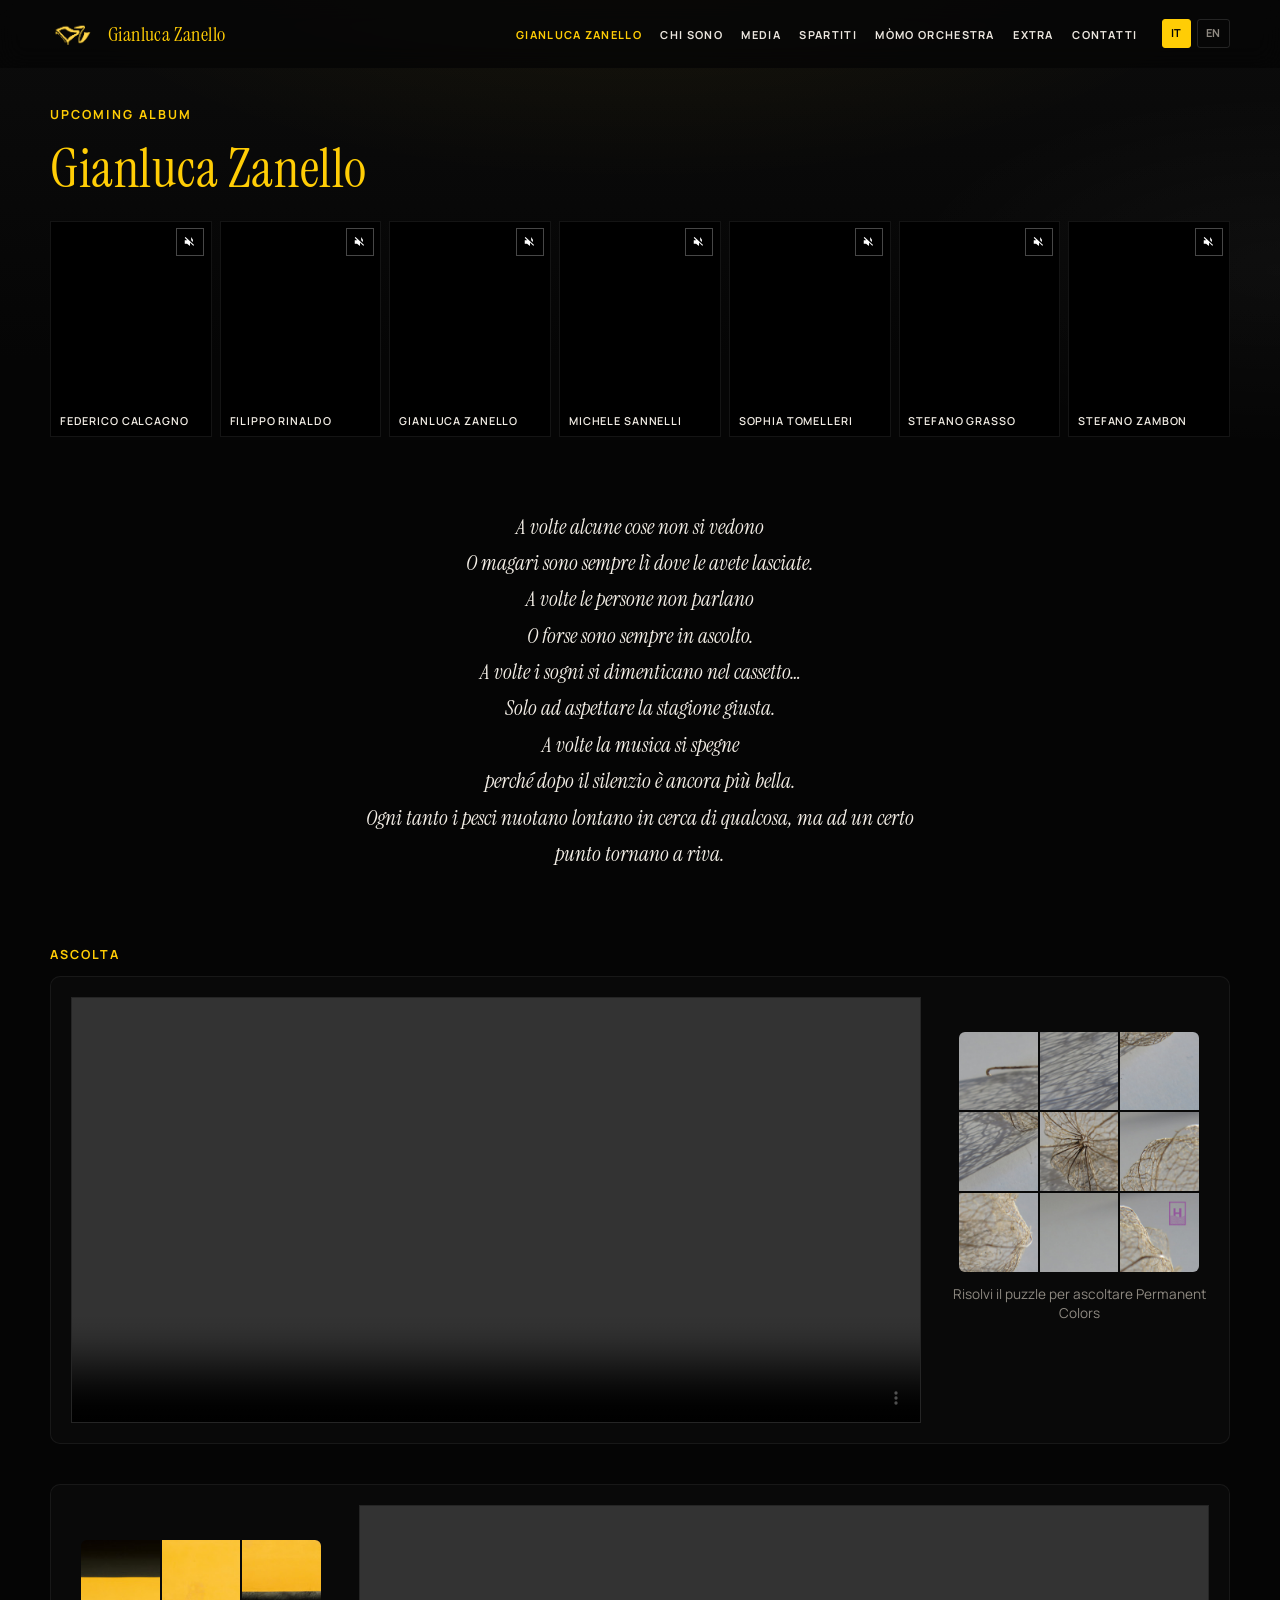
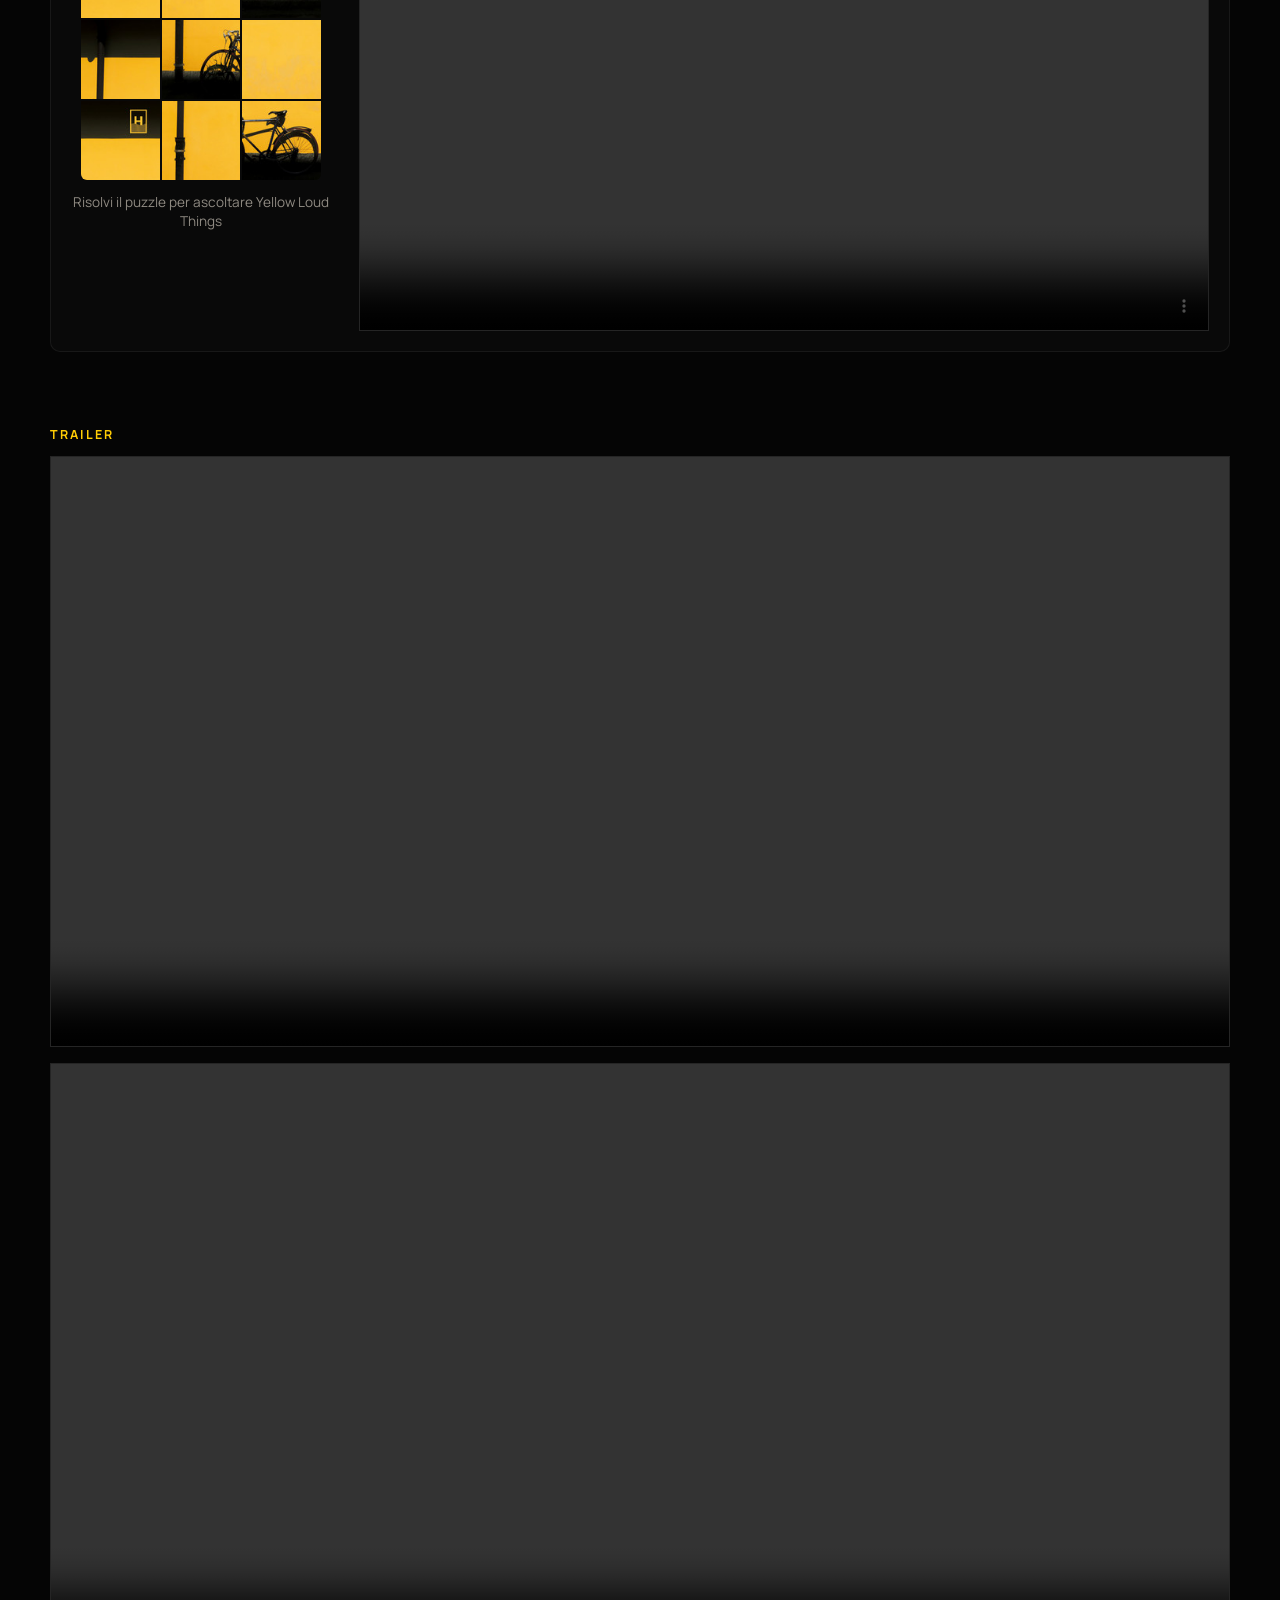
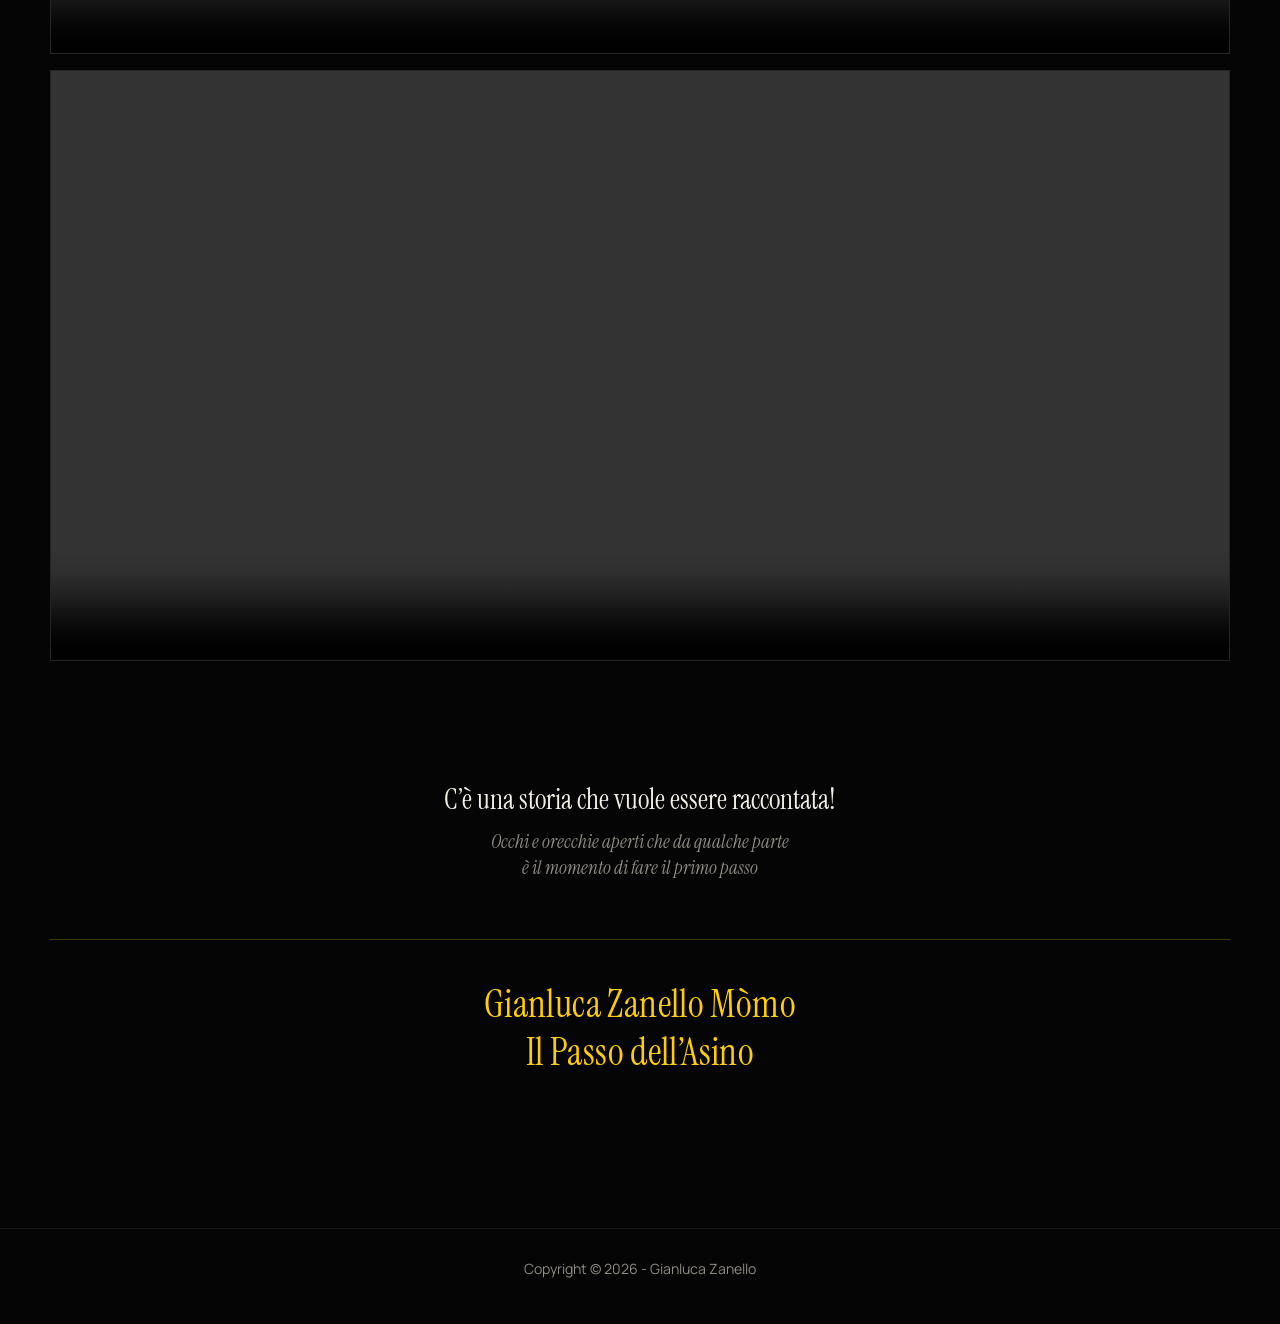
==== site/index.html @ 9fa0af00 "init" ====
<!DOCTYPE html>
<html lang="it">
<head>
  <meta charset="utf-8">
  <meta name="viewport" content="width=device-width, initial-scale=1">
  <title>Gianluca Zanello</title>
  <meta name="description" content="Portfolio del musicista e compositore Gianluca Zanello.">
  <link rel="icon" href="assets/img/Logo_gian_giallo.png">
  <link rel="stylesheet" href="assets/css/site.css">
</head>
<body>
  <header class="site-header" id="site-header"></header>
  <main class="site-main">
    <div class="container">
      <section class="home-hero reveal">
        <p class="eyebrow">Upcoming album</p>
        <h1>Gianluca Zanello</h1>
        <div class="musician-grid">
          <div class="video-card">
            <button class="mute-btn" type="button" aria-label="Mute">🔇</button>
            <video src="assets/video/Federico-Calcagno.mov" autoplay muted loop playsinline></video>
            <span class="label">Federico Calcagno</span>
          </div>
          <div class="video-card">
            <button class="mute-btn" type="button" aria-label="Mute">🔇</button>
            <video src="assets/video/Filippo-Rinaldo.mov" autoplay muted loop playsinline></video>
            <span class="label">Filippo Rinaldo</span>
          </div>
          <div class="video-card featured">
            <button class="mute-btn" type="button" aria-label="Mute">🔇</button>
            <video src="assets/video/Gianluca-Zanello.mov" autoplay muted loop playsinline></video>
            <span class="label">Gianluca Zanello</span>
          </div>
          <div class="video-card">
            <button class="mute-btn" type="button" aria-label="Mute">🔇</button>
            <video src="assets/video/Michele-Sannelli.mov" autoplay muted loop playsinline></video>
            <span class="label">Michele Sannelli</span>
          </div>
          <div class="video-card">
            <button class="mute-btn" type="button" aria-label="Mute">🔇</button>
            <video src="assets/video/Sophia-Tomelleri.mov" autoplay muted loop playsinline></video>
            <span class="label">Sophia Tomelleri</span>
          </div>
          <div class="video-card">
            <button class="mute-btn" type="button" aria-label="Mute">🔇</button>
            <video src="assets/video/Stefano-Grasso.mov" autoplay muted loop playsinline></video>
            <span class="label">Stefano Grasso</span>
          </div>
          <div class="video-card">
            <button class="mute-btn" type="button" aria-label="Mute">🔇</button>
            <video src="assets/video/Stefano-Zambon.mov" autoplay muted loop playsinline></video>
            <span class="label">Stefano Zambon</span>
          </div>
        </div>
      </section>

      <section class="home-section reveal">
        <p class="poem">A volte alcune cose non si vedono
O magari sono sempre lì dove le avete lasciate.
A volte le persone non parlano
O forse sono sempre in ascolto.
A volte i sogni si dimenticano nel cassetto…
Solo ad aspettare la stagione giusta.
A volte la musica si spegne
perché dopo il silenzio è ancora più bella.
Ogni tanto i pesci nuotano lontano in cerca di qualcosa, ma ad un certo punto tornano a riva.</p>
      </section>

      <section class="home-section reveal">
        <p class="eyebrow">Ascolta</p>
        <div class="puzzle-band">
          <div class="puzzle-row">
            <div class="trailer">
              <video src="assets/video/Trailer-1.mov" autoplay muted loop playsinline controls></video>
            </div>
            <div class="puzzle-wrap">
              <div class="puzzle" data-image="assets/img/coperitna2.jpg" data-link="https://open.spotify.com/intl-it/album/7KZL6GLncpNun0w4hiZaWt"></div>
              <p class="puzzle-hint">Risolvi il puzzle per ascoltare Permanent Colors</p>
              <a class="puzzle-link" target="_blank" rel="noopener">Ascolta su Spotify</a>
            </div>
          </div>
          <div class="puzzle-row reverse">
            <div class="trailer">
              <video src="assets/video/Trailer-2-voci.mov" autoplay muted loop playsinline controls></video>
            </div>
            <div class="puzzle-wrap">
              <div class="puzzle" data-image="assets/img/copertina1.jpg" data-link="https://open.spotify.com/intl-it/album/0U0hrox9TODxwLy4MzhKd4"></div>
              <p class="puzzle-hint">Risolvi il puzzle per ascoltare Yellow Loud Things</p>
              <a class="puzzle-link" target="_blank" rel="noopener">Ascolta su Spotify</a>
            </div>
          </div>
        </div>
      </section>

      <section class="home-section reveal">
        <p class="eyebrow">Trailer</p>
        <div class="trailer-stack">
          <div class="trailer">
            <video src="assets/video/Trailer-3-solo-Gianlu.mov" muted loop playsinline controls preload="metadata"></video>
          </div>
          <div class="trailer">
            <video src="assets/video/Trailer-4-mov-4.mov" muted loop playsinline controls preload="metadata"></video>
          </div>
          <div class="trailer">
            <video src="assets/video/Trailer-lungo.mov" muted loop playsinline controls preload="metadata"></video>
          </div>
        </div>
      </section>

      <section class="home-section reveal">
        <div class="home-cta">
          <p>C’è una storia che vuole essere raccontata!</p>
          <p>Occhi e orecchie aperti che da qualche parte<br>è il momento di fare il primo passo</p>
        </div>
        <div class="album-banner">
          <h2>Gianluca Zanello Mòmo<br>Il Passo dell’Asino</h2>
        </div>
      </section>
    </div>
  </main>
  <footer class="site-footer" id="site-footer"></footer>
  <script>window.GZ = { lang: "it", base: "", page: "home" };</script>
  <script src="assets/js/site.js"></script>
</body>
</html>
---- site/assets/css/site.css ----
@import url("https://fonts.googleapis.com/css2?family=Instrument+Serif:ital@0;1&family=Manrope:wght@400;500;600;700&display=swap");

:root {
  --yellow: #ffcd05;
  --yellow-deep: #e6b800;
  --ink: #050505;
  --ink-soft: #0c0c0c;
  --surface: #121212;
  --surface-2: #1a1a1a;
  --text: #ebe6df;
  --heading: #f3eee6;
  --muted: #8f8a82;
  --white: #ffffff;
  --max: 1180px;
  --prose: 42rem;
  --header-h: 68px;
  --radius: 10px;
  --font: "Manrope", system-ui, sans-serif;
  --display: "Instrument Serif", Georgia, serif;
}

*,
*::before,
*::after {
  box-sizing: border-box;
}

html {
  scroll-behavior: smooth;
}

body {
  margin: 0;
  font-family: var(--font);
  font-size: 16px;
  line-height: 1.7;
  color: var(--text);
  background-color: var(--ink);
  background-image:
    radial-gradient(ellipse 90% 55% at 50% -10%, rgba(255, 205, 5, 0.07), transparent 55%),
    radial-gradient(ellipse 60% 40% at 100% 30%, rgba(255, 255, 255, 0.03), transparent 50%),
    linear-gradient(180deg, var(--ink-soft) 0%, var(--ink) 40%, var(--ink) 100%);
  background-attachment: fixed;
  min-height: 100vh;
}

img {
  max-width: 100%;
  height: auto;
  display: block;
}

a {
  color: var(--yellow);
  text-decoration: none;
  transition: color 0.2s ease, opacity 0.2s ease;
}

a:hover {
  color: var(--yellow-deep);
}

h1,
h2,
h3,
h4 {
  font-family: var(--display);
  font-weight: 400;
  color: var(--heading);
  line-height: 1.2;
  margin: 0 0 0.55em;
  letter-spacing: 0.01em;
}

h1 {
  font-size: clamp(2.2rem, 5vw, 3.4rem);
}

h2 {
  font-size: clamp(1.6rem, 3.2vw, 2.25rem);
}

h3 {
  font-size: 1.4rem;
}

h4 {
  font-size: 1.15rem;
  font-family: var(--font);
  font-weight: 600;
  letter-spacing: 0.08em;
  text-transform: uppercase;
  color: var(--muted);
}

p {
  margin: 0 0 1.05em;
}

.container {
  width: min(100% - 2.5rem, var(--max));
  margin-inline: auto;
}

/* �� Header �� */
.site-header {
  position: sticky;
  top: 0;
  z-index: 100;
  height: var(--header-h);
  background: rgba(5, 5, 5, 0.82);
  border-bottom: 1px solid transparent;
  backdrop-filter: blur(12px);
  transition: border-color 0.25s ease, background 0.25s ease;
}

.site-header.is-scrolled {
  border-bottom-color: rgba(255, 205, 5, 0.45);
  background: rgba(5, 5, 5, 0.94);
}

.header-inner {
  height: 100%;
  display: flex;
  align-items: center;
  justify-content: space-between;
  gap: 1rem;
}

.logo {
  display: flex;
  align-items: center;
  gap: 0.75rem;
}

.logo img {
  width: 46px;
  height: 46px;
  object-fit: contain;
  transition: transform 0.35s ease;
}

.logo:hover img {
  transform: rotate(-6deg) scale(1.04);
}

.logo-text {
  font-family: var(--display);
  color: var(--yellow);
  font-weight: 400;
  font-size: 1.25rem;
  letter-spacing: 0.02em;
}

.nav-desktop {
  display: flex;
  align-items: center;
  gap: 0.2rem 1.15rem;
  list-style: none;
  margin: 0;
  padding: 0;
}

.nav-desktop a {
  color: var(--text);
  font-size: 11px;
  font-weight: 700;
  text-transform: uppercase;
  letter-spacing: 0.12em;
}

.nav-desktop a:hover,
.nav-desktop a[aria-current="page"] {
  color: var(--yellow);
}

.lang-switch {
  display: flex;
  gap: 0.35rem;
  margin-left: 0.35rem;
}

.lang-switch a {
  color: var(--muted);
  font-size: 11px;
  font-weight: 700;
  text-transform: uppercase;
  border: 1px solid rgba(255, 255, 255, 0.12);
  padding: 0.25rem 0.5rem;
  border-radius: 3px;
  letter-spacing: 0.06em;
}

.lang-switch a.is-active {
  color: var(--ink);
  background: var(--yellow);
  border-color: var(--yellow);
}

.menu-toggle {
  display: none;
  background: transparent;
  border: 0;
  color: var(--white);
  width: 42px;
  height: 42px;
  cursor: pointer;
  padding: 0;
}

.menu-toggle span {
  display: block;
  width: 20px;
  height: 2px;
  background: currentColor;
  margin: 5px auto;
  transition: transform 0.2s ease, opacity 0.2s ease;
}

.menu-toggle[aria-expanded="true"] span:nth-child(1) {
  transform: translateY(7px) rotate(45deg);
}

.menu-toggle[aria-expanded="true"] span:nth-child(2) {
  opacity: 0;
}

.menu-toggle[aria-expanded="true"] span:nth-child(3) {
  transform: translateY(-7px) rotate(-45deg);
}

.nav-mobile {
  display: none;
  position: fixed;
  inset: var(--header-h) 0 0 auto;
  width: min(90vw, 360px);
  background: rgba(12, 12, 12, 0.98);
  padding: 2rem 1.5rem;
  transform: translateX(100%);
  transition: transform 0.28s ease;
  z-index: 99;
  border-left: 1px solid rgba(255, 205, 5, 0.2);
}

.nav-mobile.is-open {
  transform: translateX(0);
}

.nav-mobile ul {
  list-style: none;
  margin: 0;
  padding: 0;
  display: flex;
  flex-direction: column;
  gap: 1.25rem;
}

.nav-mobile a {
  color: var(--heading);
  font-family: var(--display);
  font-size: 1.45rem;
}

.nav-backdrop {
  display: none;
  position: fixed;
  inset: 0;
  background: rgba(0, 0, 0, 0.55);
  z-index: 98;
}

.nav-backdrop.is-open {
  display: block;
}

/* �� Main / motion �� */
.site-main {
  padding: 2.25rem 0 5rem;
  min-height: calc(100vh - var(--header-h) - 80px);
}

.reveal {
  opacity: 0;
  transform: translateY(18px);
  transition: opacity 0.7s ease, transform 0.7s ease;
}

.reveal.is-visible {
  opacity: 1;
  transform: none;
}

.page-title {
  margin-bottom: 1.75rem;
}

.eyebrow {
  font-family: var(--font);
  font-size: 0.78rem;
  font-weight: 700;
  letter-spacing: 0.16em;
  text-transform: uppercase;
  color: var(--yellow);
  margin: 0 0 0.65rem;
}

.lead,
blockquote {
  border: 0;
  margin: 0 0 1.75rem;
  padding: 0;
  color: var(--muted);
  font-family: var(--display);
  font-style: italic;
  font-size: 1.2rem;
  line-height: 1.55;
  max-width: 38rem;
}

.prose {
  max-width: none;
}

.prose article {
  max-width: var(--prose);
}

.prose section {
  margin-bottom: 2.75rem;
  padding-top: 0.25rem;
  border-top: 1px solid rgba(255, 255, 255, 0.06);
}

.prose section:first-of-type {
  border-top: 0;
  padding-top: 0;
}

.prose h2,
.prose h3 {
  margin-top: 0.35rem;
  margin-bottom: 0.85rem;
}

.prose p {
  font-size: 1.02rem;
  color: #d8d2c8;
}

.about-layout {
  display: grid;
  grid-template-columns: minmax(240px, 340px) 1fr;
  gap: 3rem;
  align-items: start;
}

.about-aside {
  position: sticky;
  top: calc(var(--header-h) + 1.25rem);
}

.about-content {
  min-width: 0;
}

.about-title {
  color: var(--yellow);
  margin-bottom: 2rem;
  position: relative;
  display: inline-block;
  padding-bottom: 0.55rem;
}

.about-title::after {
  content: "";
  position: absolute;
  left: 0;
  bottom: 0;
  width: 100%;
  max-width: 4.5rem;
  height: 3px;
  background: var(--yellow);
}

.about-photo-wrap {
  position: relative;
  border-radius: 0;
  overflow: hidden;
  background: var(--surface);
}

.about-photo-wrap::after {
  content: "";
  position: absolute;
  inset: 0;
  background: linear-gradient(to top, rgba(5, 5, 5, 0.55), transparent 42%);
  pointer-events: none;
}

.about-photo {
  width: 100%;
  display: block;
}

.about-photo-caption {
  position: absolute;
  left: 1rem;
  bottom: 0.9rem;
  z-index: 1;
  font-family: var(--display);
  font-size: 1.15rem;
  color: var(--yellow);
}

/* Bio sections � accenti gialli leggeri, no box */
.pullquote {
  margin: 0 0 2.75rem;
  padding: 0 0 0 1.15rem;
  border: 0;
  border-left: 2px solid rgba(255, 205, 5, 0.55);
  background: transparent;
  position: relative;
}

.pullquote + .pullquote {
  padding-top: 0.25rem;
}

.pullquote blockquote {
  margin: 0;
  padding: 0;
  border: 0;
  font-style: normal;
  max-width: none;
  color: var(--text);
  position: relative;
}

.pullquote-title {
  position: relative;
  font-family: var(--display);
  font-size: clamp(1.35rem, 2.6vw, 1.85rem);
  font-style: italic;
  font-weight: 400;
  color: var(--heading);
  margin: 0 0 1rem;
  line-height: 1.25;
  max-width: 36rem;
  padding-bottom: 0.75rem;
}

.pullquote-title::after {
  content: "";
  position: absolute;
  left: 0;
  bottom: 0;
  width: 2.5rem;
  height: 2px;
  background: var(--yellow);
}

.pullquote-body {
  position: relative;
}

.pullquote-body p {
  margin: 0;
  font-size: 1.02rem;
  line-height: 1.75;
  color: #d8d2c8;
}

.pullquote-body p + p {
  margin-top: 1em;
}

.pullquote-body > p:first-child::first-letter {
  color: var(--yellow);
  font-family: var(--display);
  font-size: 1.2em;
}


/* �� Home �� */
.home-hero {
  margin-bottom: 1.5rem;
}

.home-hero .brand-mark {
  display: none;
}

.home-hero h1 {
  color: var(--yellow);
  margin-bottom: 0.35rem;
}

.musician-grid {
  display: grid;
  grid-template-columns: repeat(7, minmax(0, 1fr));
  gap: 0.5rem;
  margin: 1.25rem 0 0;
  align-items: stretch;
}

.musician-grid .featured {
  grid-column: auto;
}

.video-card {
  position: relative;
  border-radius: 0;
  overflow: hidden;
  background: #000;
  aspect-ratio: 3 / 4;
  border: 1px solid rgba(255, 255, 255, 0.08);
  transition: border-color 0.3s ease, box-shadow 0.3s ease;
  cursor: pointer;
}

.video-card.featured {
  aspect-ratio: 3 / 4;
}

.video-card::after {
  content: "";
  position: absolute;
  inset: 0;
  background: linear-gradient(to top, rgba(0, 0, 0, 0.72) 0%, rgba(0, 0, 0, 0.15) 38%, transparent 58%);
  pointer-events: none;
  z-index: 1;
}

.video-card:hover {
  border-color: rgba(255, 205, 5, 0.45);
  box-shadow: 0 0 0 1px rgba(255, 205, 5, 0.2);
  z-index: 2;
}

.video-card.is-playing {
  border-color: var(--yellow);
  box-shadow: 0 0 0 1px var(--yellow), 0 10px 28px rgba(0, 0, 0, 0.4);
}

.video-card video {
  width: 100%;
  height: 100%;
  object-fit: cover;
  display: block;
  transition: transform 0.7s cubic-bezier(0.2, 0.7, 0.2, 1);
  pointer-events: none;
}

.video-card:hover video {
  transform: scale(1.05);
}

.video-card .label {
  position: absolute;
  left: 0;
  right: 0;
  bottom: 0;
  z-index: 2;
  margin: 0;
  padding: 0.55rem 0.55rem 0.5rem;
  color: var(--heading);
  font-family: var(--font);
  font-size: clamp(0.58rem, 0.85vw, 0.72rem);
  font-weight: 600;
  letter-spacing: 0.08em;
  text-transform: uppercase;
  line-height: 1.25;
  pointer-events: none;
  background: transparent;
}

.mute-btn {
  position: absolute;
  top: 0.4rem;
  right: 0.4rem;
  z-index: 3;
  width: 28px;
  height: 28px;
  padding: 0;
  border-radius: 0;
  border: 1px solid rgba(255, 255, 255, 0.28);
  background: rgba(0, 0, 0, 0.55);
  color: var(--white);
  cursor: pointer;
  display: inline-flex;
  align-items: center;
  justify-content: center;
  transition: background 0.2s ease, border-color 0.2s ease, color 0.2s ease;
}

.mute-btn svg {
  width: 14px;
  height: 14px;
  display: block;
  fill: currentColor;
}

.mute-btn:hover {
  background: rgba(255, 205, 5, 0.2);
  border-color: var(--yellow);
  color: var(--yellow);
}

.video-card.is-playing .mute-btn {
  background: var(--yellow);
  border-color: var(--yellow);
  color: var(--ink);
}

.home-section {
  margin: 4.5rem 0;
}

.home-section + .home-section {
  margin-top: 4rem;
}

.poem {
  max-width: 36rem;
  margin: 0 auto;
  text-align: center;
  white-space: pre-line;
  color: var(--heading);
  font-family: var(--display);
  font-style: italic;
  font-size: clamp(1.05rem, 2.2vw, 1.3rem);
  line-height: 1.75;
}

.puzzle-band {
  display: grid;
  gap: 2.5rem;
}

.puzzle-row {
  display: grid;
  grid-template-columns: 1.2fr minmax(200px, 260px);
  gap: 1.75rem;
  align-items: center;
  padding: 1.25rem;
  background: rgba(255, 255, 255, 0.02);
  border: 1px solid rgba(255, 255, 255, 0.06);
  border-radius: var(--radius);
}

.puzzle-row.reverse {
  grid-template-columns: minmax(200px, 260px) 1.2fr;
}

.puzzle-row.reverse .puzzle-wrap {
  order: -1;
}

.puzzle-wrap {
  text-align: center;
}

.puzzle-hint {
  font-size: 0.85rem;
  color: var(--muted);
  margin-top: 0.85rem;
  line-height: 1.4;
}

.puzzle {
  width: min(100%, 240px);
  aspect-ratio: 1;
  margin: 0 auto;
  display: grid;
  grid-template-columns: repeat(3, 1fr);
  grid-template-rows: repeat(3, 1fr);
  gap: 2px;
  touch-action: manipulation;
  border-radius: 6px;
  overflow: hidden;
}

.puzzle .piece {
  background-repeat: no-repeat;
  background-size: 300% 300%;
  cursor: grab;
}

.puzzle .piece:active {
  cursor: grabbing;
}

.puzzle.is-solved {
  outline: 2px solid var(--yellow);
  cursor: pointer;
}

.puzzle-link {
  display: inline-block;
  margin-top: 0.75rem;
  padding: 0.5rem 1.1rem;
  background: var(--yellow);
  color: var(--ink) !important;
  font-weight: 700;
  font-size: 0.85rem;
  letter-spacing: 0.04em;
  text-transform: uppercase;
  border-radius: 3px;
  opacity: 0;
  pointer-events: none;
  transition: opacity 0.35s ease, transform 0.35s ease;
  transform: translateY(6px);
}

.puzzle-link.is-visible {
  opacity: 1;
  pointer-events: auto;
  transform: none;
}

.trailer video {
  width: 100%;
  border-radius: 0;
  display: block;
  background: var(--surface);
  border: 1px solid rgba(255, 255, 255, 0.08);
}

.trailer-stack {
  display: grid;
  gap: 1rem;
}

.home-cta {
  text-align: center;
  margin: 0;
  padding: 3rem 1rem;
}

.home-cta p {
  font-family: var(--display);
  font-size: clamp(1.25rem, 2.8vw, 1.75rem);
  color: var(--heading);
  font-weight: 400;
  margin: 0 0 0.65rem;
  line-height: 1.35;
}

.home-cta p:last-child {
  color: var(--muted);
  font-size: clamp(1rem, 2vw, 1.2rem);
  font-style: italic;
}

.album-banner {
  text-align: center;
  padding: 2.5rem 1rem 0;
  border-top: 1px solid rgba(255, 205, 5, 0.25);
}

.album-banner h2 {
  font-size: clamp(1.5rem, 3.5vw, 2.4rem);
  line-height: 1.25;
  color: var(--yellow);
}

/* �� Media �� */
.gz-media-section {
  max-width: 1400px;
  margin: auto;
}

.gz-category-title {
  text-align: center;
  margin: 3.75rem 0 1.75rem;
  font-family: var(--font);
  font-size: 0.85rem;
  font-weight: 700;
  text-transform: uppercase;
  letter-spacing: 0.22em;
  color: var(--yellow);
}

.gz-grid {
  display: grid;
  grid-template-columns: repeat(4, minmax(0, 200px));
  justify-content: center;
  gap: 1.35rem 1rem;
}

.gz-card {
  position: relative;
  width: 100%;
  max-width: 200px;
  margin: 0 auto;
  display: flex;
  flex-direction: column;
  gap: 0;
  border: 0;
  background: transparent;
  box-shadow: none;
  cursor: pointer;
}

.gz-card-cover {
  position: relative;
  aspect-ratio: 1;
  overflow: hidden;
  border: 1px solid rgba(255, 255, 255, 0.08);
  background: #000;
}

.gz-bg {
  position: absolute;
  inset: 0;
  background-size: cover;
  background-position: center;
  transition: transform 0.7s cubic-bezier(0.2, 0.8, 0.2, 1);
}

.gz-overlay {
  position: absolute;
  inset: 0;
  background: linear-gradient(to top, rgba(0, 0, 0, 0.55) 0%, transparent 45%);
  transition: background 0.35s ease;
  pointer-events: none;
}

.gz-card-title {
  position: relative;
  z-index: 1;
  margin: 0;
  padding: 0.7rem 0.15rem 0.15rem;
  color: var(--heading);
  text-align: left;
  font-family: var(--display);
  font-size: 0.98rem;
  font-weight: 400;
  line-height: 1.25;
  opacity: 1;
  transform: none;
  text-shadow: none;
}

.gz-card-content {
  position: absolute;
  left: 0.65rem;
  right: 0.65rem;
  bottom: 0.65rem;
  top: auto;
  z-index: 4;
  display: flex;
  flex-direction: row;
  flex-wrap: wrap;
  justify-content: center;
  align-items: center;
  gap: 0.4rem;
  opacity: 0;
  transform: translateY(8px);
  transition: opacity 0.3s ease, transform 0.3s ease;
  pointer-events: none;
}

.gz-card-content a {
  color: var(--ink);
  min-width: 0;
  flex: 1 1 auto;
  text-align: center;
  padding: 0.4rem 0.45rem;
  border-radius: 0;
  background: var(--yellow);
  border: 1px solid var(--yellow);
  font-weight: 700;
  font-size: 0.68rem;
  letter-spacing: 0.06em;
  text-transform: uppercase;
  pointer-events: auto;
}

.gz-card-content a:hover {
  background: var(--yellow-deep);
  color: var(--ink);
}

.gz-card:hover .gz-bg,
.gz-card.is-open .gz-bg {
  transform: scale(1.05);
}

.gz-card:hover .gz-card-content,
.gz-card.is-open .gz-card-content {
  opacity: 1;
  transform: none;
  pointer-events: auto;
}

.gz-card:hover .gz-overlay,
.gz-card.is-open .gz-overlay {
  background: rgba(0, 0, 0, 0.55);
}

.gz-card:hover .gz-card-cover,
.gz-card.is-open .gz-card-cover {
  border-color: rgba(255, 205, 5, 0.4);
}

.live-grid {
  display: grid;
  grid-template-columns: repeat(auto-fit, minmax(260px, 1fr));
  gap: 0.75rem;
  margin-top: 1rem;
}

.live-grid .video-card {
  aspect-ratio: 16 / 10;
  cursor: default;
}

.live-grid .video-card:hover {
  border-color: rgba(255, 205, 5, 0.35);
}

.live-grid .video-card .label {
  text-transform: none;
  letter-spacing: 0.02em;
  font-size: 0.85rem;
}

/* �� Scores �� */
.scores-grid {
  display: grid;
  grid-template-columns: repeat(auto-fit, minmax(220px, 1fr));
  gap: 1rem;
  padding: 1.5rem 0;
}

.score-card {
  position: relative;
  aspect-ratio: 1;
  border-radius: 0;
  overflow: hidden;
  cursor: pointer;
  background-size: cover;
  background-position: center;
  border: 1px solid rgba(255, 205, 5, 0.45);
  transition: border-width 0.25s ease, border-color 0.25s ease, box-shadow 0.25s ease;
}

.score-card::before {
  content: "";
  position: absolute;
  inset: 0;
  background: linear-gradient(to top, rgba(0, 0, 0, 0.78), rgba(0, 0, 0, 0.15));
  z-index: 1;
}

.score-card:hover {
  border-color: var(--yellow);
  border-width: 3px;
  box-shadow: 0 14px 32px rgba(0, 0, 0, 0.45);
}

.score-card-inner {
  position: absolute;
  inset: 0;
  display: flex;
  align-items: flex-end;
  padding: 0.95rem;
  z-index: 2;
}

.score-title {
  color: #fff;
  font-family: var(--display);
  font-size: 1.05rem;
  font-weight: 400;
}

.score-item-data {
  display: none;
}

/* Reader drawer � full immersive panel */
.score-drawer {
  position: fixed;
  inset: 0;
  z-index: 9999;
  visibility: hidden;
  pointer-events: none;
}

.score-drawer.is-open {
  visibility: visible;
  pointer-events: auto;
}

.score-drawer-backdrop {
  position: absolute;
  inset: 0;
  background: rgba(0, 0, 0, 0.72);
  opacity: 0;
  transition: opacity 0.35s ease;
}

.score-drawer.is-open .score-drawer-backdrop {
  opacity: 1;
}

.score-drawer-panel {
  position: absolute;
  inset: 0;
  height: 100%;
  height: 100dvh;
  max-height: 100dvh;
  background: #080808;
  color: var(--text);
  display: flex;
  flex-direction: column;
  border: 0;
  border-top: 2px solid var(--yellow);
  transform: translateY(100%);
  transition: transform 0.45s cubic-bezier(0.2, 0.8, 0.2, 1);
  padding-bottom: env(safe-area-inset-bottom, 0);
}

.score-drawer.is-open .score-drawer-panel {
  transform: translateY(0);
}

.score-drawer-header {
  display: flex;
  align-items: center;
  justify-content: space-between;
  gap: 1rem;
  padding: 0.85rem 1.25rem;
  border-bottom: 1px solid rgba(255, 255, 255, 0.08);
  flex-shrink: 0;
}

.score-drawer-header h2 {
  margin: 0;
  font-size: clamp(1.35rem, 3vw, 1.9rem);
  color: var(--yellow);
}

.score-drawer-header-actions {
  display: flex;
  align-items: center;
  gap: 0.65rem;
  flex-shrink: 0;
}

.score-drawer-close {
  width: 42px;
  height: 42px;
  border: 1px solid rgba(255, 255, 255, 0.2);
  background: transparent;
  color: var(--white);
  font-size: 1.5rem;
  line-height: 1;
  cursor: pointer;
  transition: border-color 0.2s ease, color 0.2s ease;
}

.score-drawer-close:hover {
  border-color: var(--yellow);
  color: var(--yellow);
}

.score-drawer-body {
  flex: 1;
  min-height: 0;
  display: grid;
  grid-template-columns: minmax(220px, 300px) 1fr;
  gap: 0;
}

.score-sidebar {
  display: flex;
  flex-direction: column;
  min-height: 0;
  border-right: 1px solid rgba(255, 255, 255, 0.08);
  background: #0c0c0c;
}

.score-tracklist {
  flex: 1;
  overflow: auto;
  padding: 0.75rem 0;
}

.score-audio-dock {
  flex-shrink: 0;
  padding: 0.85rem 1rem 1rem;
  border-top: 1px solid rgba(255, 205, 5, 0.35);
  background: #101010;
}

.score-audio-label {
  margin: 0 0 0.55rem;
  font-family: var(--display);
  font-size: 0.95rem;
  color: var(--yellow);
  line-height: 1.3;
}

.score-audio-dock audio {
  width: 100%;
  height: 36px;
}

.score-track {
  width: 100%;
  display: block;
  text-align: left;
  background: transparent;
  border: 0;
  border-left: 3px solid transparent;
  color: var(--text);
  padding: 0.85rem 1.1rem;
  cursor: pointer;
  font: inherit;
  transition: background 0.2s ease, border-color 0.2s ease, color 0.2s ease;
}

.score-track:hover {
  background: rgba(255, 205, 5, 0.06);
  color: var(--heading);
}

.score-track.is-active {
  border-left-color: var(--yellow);
  background: rgba(255, 205, 5, 0.1);
  color: var(--yellow);
}

.score-track-name {
  display: block;
  font-family: var(--display);
  font-size: 1.05rem;
  margin-bottom: 0.2rem;
}

.score-track-meta {
  display: block;
  font-size: 0.72rem;
  letter-spacing: 0.08em;
  text-transform: uppercase;
  color: var(--muted);
}

.score-track.is-active .score-track-meta {
  color: rgba(255, 205, 5, 0.7);
}

.score-viewer {
  display: flex;
  flex-direction: column;
  min-width: 0;
  min-height: 0;
  background: #111;
  position: relative;
}

.score-open-pdf {
  display: inline-flex;
  align-items: center;
  padding: 0.4rem 0.75rem;
  border: 1px solid rgba(255, 205, 5, 0.5);
  color: var(--yellow);
  font-size: 0.68rem;
  font-weight: 700;
  letter-spacing: 0.08em;
  text-transform: uppercase;
  transition: background 0.2s ease, opacity 0.2s ease;
}

.score-open-pdf:hover {
  background: rgba(255, 205, 5, 0.12);
  color: var(--yellow);
}

.score-pdf-frame {
  flex: 1;
  min-height: 0;
  width: 100%;
  height: 100%;
  border: 0;
  background: #1a1a1a;
}

.score-pdf-scroll {
  display: none;
  flex: 1;
  min-height: 0;
  width: 100%;
  overflow: auto;
  -webkit-overflow-scrolling: touch;
  background: #141414;
  overscroll-behavior: contain;
}

.score-pdf-pages {
  display: flex;
  flex-direction: column;
  align-items: center;
  gap: 0.65rem;
  padding: 0.65rem;
  min-height: 100%;
}

.score-pdf-pages canvas {
  display: block;
  width: 100%;
  height: auto;
  max-width: 100%;
  background: #fff;
  box-shadow: 0 8px 24px rgba(0, 0, 0, 0.35);
}

.score-pdf-loading,
.score-pdf-error {
  margin: 2rem 1rem;
  text-align: center;
  color: var(--muted);
  font-size: 0.95rem;
}

/* �� Extra / partners �� */
.partners {
  display: flex;
  flex-wrap: wrap;
  gap: 0.85rem;
  align-items: center;
  margin: 1.5rem 0 2.75rem;
  padding: 1rem;
  background: var(--surface);
  border: 1px solid rgba(255, 255, 255, 0.06);
  border-radius: var(--radius);
}

.partners a {
  display: flex;
  align-items: center;
  justify-content: center;
  background: rgba(255, 255, 255, 0.04);
  padding: 0.85rem 1rem;
  border-radius: 6px;
  min-height: 84px;
  min-width: 110px;
  transition: background 0.2s ease;
}

.partners a:hover {
  background: rgba(255, 205, 5, 0.1);
}

.partners img {
  height: 56px;
  width: auto;
  max-width: 130px;
  object-fit: contain;
  filter: brightness(1.08) contrast(1.05);
}

/* �� Extra �� */
.extra-page {
  max-width: 72rem;
}

.extra-title {
  color: var(--yellow);
  margin-bottom: 1.75rem;
  position: relative;
  display: inline-block;
  padding-bottom: 0.55rem;
}

.extra-title::after {
  content: "";
  position: absolute;
  left: 0;
  bottom: 0;
  width: 100%;
  max-width: 4.5rem;
  height: 3px;
  background: var(--yellow);
}

.extra-lead {
  margin: 0 0 3rem;
  padding: 0 0 0 1.15rem;
  border-left: 2px solid rgba(255, 205, 5, 0.55);
  color: #d8d2c8;
  font-family: var(--display);
  font-style: italic;
  font-size: clamp(1.05rem, 2vw, 1.22rem);
  line-height: 1.65;
  max-width: 48rem;
}

.extra-lead::first-letter {
  color: var(--yellow);
  font-size: 1.2em;
}

.extra-name {
  color: var(--yellow);
  font-style: italic;
  font-weight: 600;
}

.extra-section {
  margin: 0 0 3.5rem;
  padding-top: 0.5rem;
  border-top: 1px solid rgba(255, 205, 5, 0.18);
}

.extra-heading {
  color: var(--yellow);
  font-family: var(--display);
  font-size: clamp(1.6rem, 3vw, 2.1rem);
  font-weight: 400;
  margin: 1.25rem 0 1.5rem;
  position: relative;
  display: inline-block;
  padding-bottom: 0.45rem;
}

.extra-heading::after {
  content: "";
  position: absolute;
  left: 0;
  bottom: 0;
  width: 2.5rem;
  height: 2px;
  background: var(--yellow);
}

.extra-bike-layout {
  display: grid;
  grid-template-columns: minmax(0, 1.05fr) minmax(0, 1fr);
  gap: 2.25rem;
  align-items: start;
}

.extra-photo-wrap {
  margin: 0;
}

.extra-photo {
  display: block;
  width: 100%;
  height: auto;
}

.extra-bike-copy p {
  margin: 0 0 1.75rem;
  font-size: 1.02rem;
  line-height: 1.75;
  color: #d8d2c8;
}

.extra-bike {
  position: relative;
  width: min(100%, 340px);
  height: 210px;
  margin: 0.5rem auto 0;
}

.extra-bike-part {
  position: absolute;
  display: block;
  transition: transform 0.25s ease;
}

.extra-bike-part img {
  width: 100%;
  height: auto;
  display: block;
}

.extra-bike-frame {
  width: 72%;
  top: 18%;
  left: 50%;
  transform: translateX(-50%);
  z-index: 2;
}

.extra-bike-wheel {
  width: 28%;
  aspect-ratio: 1;
  border-radius: 50%;
  overflow: hidden;
  bottom: 0;
  z-index: 1;
  border: 2px solid rgba(255, 205, 5, 0.45);
  background: #111;
}

.extra-bike-wheel-left {
  left: 0;
}

.extra-bike-wheel-right {
  right: 0;
}

.extra-bike-wheel img {
  width: 100%;
  height: 100%;
  object-fit: cover;
  animation: extra-wheel-spin 3s linear infinite;
}

.extra-bike:hover .extra-bike-wheel img {
  animation-duration: 0.7s;
}

.extra-bike-part:hover {
  transform: scale(1.05);
  z-index: 5;
}

.extra-bike-frame:hover {
  transform: translateX(-50%) scale(1.05);
}

@keyframes extra-wheel-spin {
  from { transform: rotate(0deg); }
  to { transform: rotate(360deg); }
}

.extra-circus-layout {
  display: flex;
  flex-direction: column;
  gap: 1.75rem;
}

.extra-circus-intro {
  display: grid;
  grid-template-columns: minmax(0, 1fr) minmax(180px, 240px);
  gap: 1.5rem 1.75rem;
  align-items: start;
}

.extra-circus-text {
  margin: 0;
  font-size: 1.02rem;
  line-height: 1.75;
  color: #d8d2c8;
  padding-left: 1.15rem;
  border-left: 2px solid rgba(255, 205, 5, 0.45);
}

.extra-circus-stage {
  position: relative;
}

.extra-video {
  display: block;
  width: 100%;
  background: #111;
  border: 1px solid rgba(255, 205, 5, 0.22);
}

.extra-video-wide {
  aspect-ratio: 16 / 9;
  object-fit: cover;
}

.extra-video-tall {
  width: 100%;
  aspect-ratio: 9 / 16;
  object-fit: cover;
  max-height: min(70vh, 560px);
  justify-self: end;
  position: sticky;
  top: calc(var(--header-h) + 1rem);
}

.extra-juggle {
  position: absolute;
  left: 50%;
  width: min(380px, 58%);
  height: 210px;
  bottom: 10%;
  transform: translateX(-50%);
  z-index: 3;
  pointer-events: none;
}

.extra-ball {
  position: absolute;
  left: 0;
  top: 0;
  width: 62px;
  height: 62px;
  margin: -31px 0 0 -31px;
  border-radius: 50%;
  overflow: hidden;
  border: 2px solid rgba(255, 205, 5, 0.55);
  background: #161616;
  box-shadow: 0 10px 28px rgba(0, 0, 0, 0.45);
  will-change: transform;
  transition: box-shadow 0.2s ease;
  pointer-events: auto;
}

.extra-ball img {
  width: 100%;
  height: 100%;
  object-fit: cover;
  display: block;
}

.extra-ball-dummy {
  background: var(--yellow);
  border-color: rgba(255, 255, 255, 0.25);
}

.extra-ball:hover {
  box-shadow: 0 0 0 4px rgba(255, 205, 5, 0.28), 0 10px 24px rgba(0, 0, 0, 0.4);
  z-index: 4;
}

@media (prefers-reduced-motion: reduce) {
  .extra-bike-wheel img {
    animation: none;
  }
}

/* �� M�mo Orchestra �� */
.momo-layout {
  display: grid;
  grid-template-columns: minmax(220px, 360px) minmax(0, 1fr);
  gap: 3rem;
  align-items: start;
}

.momo-aside {
  position: sticky;
  top: calc(var(--header-h) + 1.25rem);
}

.momo-photo-wrap {
  margin: 0;
  padding: 0;
  background: var(--surface);
}

.momo-photo {
  display: block;
  width: 100%;
  height: auto;
}

.momo-content {
  min-width: 0;
  max-width: 40rem;
}

.momo-title {
  color: var(--yellow);
  margin-bottom: 1.75rem;
  position: relative;
  display: inline-block;
  padding-bottom: 0.55rem;
}

.momo-title::after {
  content: "";
  position: absolute;
  left: 0;
  bottom: 0;
  width: 100%;
  max-width: 4.5rem;
  height: 3px;
  background: var(--yellow);
}

.momo-body {
  margin: 0;
  padding: 0 0 0 1.15rem;
  border-left: 2px solid rgba(255, 205, 5, 0.55);
}

.momo-body p {
  margin: 0;
  font-size: 1.05rem;
  line-height: 1.8;
  color: #d8d2c8;
}

.momo-body > p:first-child::first-letter {
  color: var(--yellow);
  font-family: var(--display);
  font-size: 1.25em;
}

.momo-name {
  color: var(--yellow);
  font-style: normal;
  font-weight: 600;
}

/* �� Contacts �� */
.contact-layout {
  display: grid;
  grid-template-columns: 1fr 1.15fr;
  gap: 2.75rem;
  align-items: start;
}

.social-list {
  list-style: none;
  margin: 0 0 1.5rem;
  padding: 0;
  display: flex;
  flex-direction: column;
  gap: 0.85rem;
}

.contact-title {
  color: var(--yellow);
  position: relative;
  display: inline-block;
  padding-bottom: 0.55rem;
}

.contact-title::after {
  content: "";
  position: absolute;
  left: 0;
  bottom: 0;
  width: 100%;
  max-width: 4.5rem;
  height: 3px;
  background: var(--yellow);
}

.social-list a {
  display: inline-flex;
  align-items: center;
  gap: 0.7rem;
  color: var(--text);
  font-weight: 600;
}

.social-list a:hover {
  color: var(--yellow);
}

.social-icon {
  display: inline-block;
  flex: 0 0 1.7rem;
  width: 1.55rem;
  height: 1.55rem;
  color: var(--yellow);
  fill: currentColor;
}

svg.social-icon {
  overflow: visible;
}

.social-list a:hover .social-icon {
  color: var(--yellow-deep);
}

.social-icon-nicolini {
  width: 2rem;
  height: 2rem;
  flex: 0 0 2rem;
  background-color: var(--yellow);
  color: transparent;
  -webkit-mask-image: url("../img/icons/nicolini.png");
  mask-image: url("../img/icons/nicolini.png");
  -webkit-mask-position: center;
  mask-position: center;
  -webkit-mask-repeat: no-repeat;
  mask-repeat: no-repeat;
  -webkit-mask-size: contain;
  mask-size: contain;
}

.social-list a:hover .social-icon-nicolini {
  background-color: var(--yellow-deep);
  color: transparent;
}

.btn {
  display: inline-block;
  background: var(--yellow);
  color: var(--ink) !important;
  font-weight: 700;
  padding: 0.7rem 1.35rem;
  border-radius: 3px;
  border: 0;
  cursor: pointer;
  font-size: 0.85rem;
  letter-spacing: 0.06em;
  text-transform: uppercase;
  transition: background 0.2s ease, transform 0.2s ease;
}

.btn:hover {
  background: var(--yellow-deep);
  transform: translateY(-1px);
}

.contact-form {
  display: grid;
  gap: 1.15rem;
  padding: 1.5rem;
  background: var(--surface);
  border: 1px solid rgba(255, 255, 255, 0.07);
  border-radius: var(--radius);
}

.contact-form label {
  display: grid;
  gap: 0.4rem;
  font-size: 0.78rem;
  font-weight: 700;
  letter-spacing: 0.1em;
  text-transform: uppercase;
  color: var(--muted);
}

.contact-form input,
.contact-form textarea {
  width: 100%;
  background: rgba(255, 255, 255, 0.03);
  border: 1px solid rgba(255, 255, 255, 0.12);
  border-radius: 4px;
  color: var(--white);
  padding: 0.7rem 0.85rem;
  font: inherit;
  transition: border-color 0.2s ease, box-shadow 0.2s ease;
}

.contact-form input:focus,
.contact-form textarea:focus {
  outline: none;
  border-color: var(--yellow);
  box-shadow: 0 0 0 3px rgba(255, 205, 5, 0.15);
}

.contact-form textarea {
  min-height: 140px;
  resize: vertical;
}

.form-status {
  font-size: 0.9rem;
  margin: 0;
  color: var(--yellow);
}

.form-status.is-error {
  color: #ff8e8e;
}

.hp-field {
  position: absolute !important;
  left: -9999px !important;
  width: 1px !important;
  height: 1px !important;
  overflow: hidden !important;
}

.site-footer {
  border-top: 1px solid rgba(255, 255, 255, 0.07);
  padding: 1.75rem 0;
  text-align: center;
  color: var(--muted);
  font-size: 0.88rem;
}

@media (max-width: 999px) {
  .nav-desktop {
    display: none;
  }

  .menu-toggle {
    display: block;
  }

  .nav-mobile {
    display: block;
  }

  .musician-grid {
    grid-template-columns: repeat(2, minmax(0, 1fr));
    gap: 0.5rem;
  }

  .musician-grid .featured {
    grid-column: 1 / -1;
    aspect-ratio: 16 / 9;
  }

  .video-card {
    aspect-ratio: 4 / 5;
  }

  .video-card .label {
    font-size: 0.72rem;
    letter-spacing: 0.06em;
  }

  .puzzle-row,
  .puzzle-row.reverse {
    grid-template-columns: 1fr;
  }

  .puzzle-row.reverse .puzzle-wrap {
    order: 0;
  }

  .about-layout,
  .contact-layout,
  .momo-layout {
    grid-template-columns: 1fr;
  }

  .about-aside,
  .momo-aside {
    position: static;
  }

  .momo-photo-wrap {
    max-width: 28rem;
  }

  .extra-bike-layout {
    grid-template-columns: 1fr;
  }

  .extra-circus-intro {
    grid-template-columns: 1fr;
  }

  .extra-video-tall {
    position: static;
    max-width: 240px;
    max-height: 420px;
    justify-self: center;
  }

  .extra-juggle {
    width: min(300px, 78%);
    height: 170px;
    bottom: 8%;
  }

  .pullquote {
    padding-left: 0.9rem;
  }

  .gz-grid {
    grid-template-columns: repeat(2, minmax(0, 1fr));
  }

  .score-drawer-header {
    padding: 0.65rem 0.85rem;
    gap: 0.65rem;
  }

  .score-drawer-header h2 {
    font-size: 1.15rem;
    line-height: 1.2;
    overflow: hidden;
    text-overflow: ellipsis;
    white-space: nowrap;
    min-width: 0;
  }

  .score-drawer-close {
    width: 38px;
    height: 38px;
  }

  .score-drawer-header-actions .score-open-pdf {
    display: none;
  }

  .score-drawer-body {
    display: flex;
    flex-direction: column;
    grid-template-columns: none;
    min-height: 0;
    flex: 1;
  }

  .score-sidebar {
    display: contents;
  }

  .score-tracklist {
    order: 1;
    flex: 0 0 auto;
    display: flex;
    gap: 0.4rem;
    overflow-x: auto;
    overflow-y: hidden;
    padding: 0.55rem 0.75rem;
    border-bottom: 1px solid rgba(255, 255, 255, 0.08);
    background: #0c0c0c;
    -webkit-overflow-scrolling: touch;
    scrollbar-width: thin;
  }

  .score-track {
    flex: 0 0 auto;
    min-width: max-content;
    max-width: 200px;
    border-left: 0;
    border-bottom: 2px solid transparent;
    padding: 0.5rem 0.75rem;
    background: rgba(255, 255, 255, 0.04);
  }

  .score-track-name {
    font-size: 0.92rem;
    white-space: nowrap;
    overflow: hidden;
    text-overflow: ellipsis;
  }

  .score-track-meta {
    font-size: 0.62rem;
  }

  .score-track.is-active {
    border-left-color: transparent;
    border-bottom-color: var(--yellow);
  }

  .score-viewer {
    order: 2;
    flex: 1 1 auto;
    min-height: 0;
    display: flex;
    padding: 0;
    background: #141414;
  }

  .score-pdf-frame {
    display: none;
  }

  .score-pdf-scroll {
    display: block;
  }

  .score-audio-dock {
    order: 3;
    flex: 0 0 auto;
    border-top: 1px solid rgba(255, 205, 5, 0.45);
    padding: 0.65rem 0.85rem calc(0.65rem + env(safe-area-inset-bottom, 0));
    background: #0a0a0a;
  }

  .score-audio-label {
    font-size: 0.88rem;
    margin-bottom: 0.4rem;
  }

  .score-audio-dock audio {
    height: 32px;
  }

  .score-tracklist.is-single {
    display: none;
  }
}

@media (max-width: 560px) {
  .container {
    width: min(100% - 1.5rem, var(--max));
  }

  .logo-text {
    display: none;
  }

  .home-section {
    margin: 3.25rem 0;
  }
}

@media (prefers-reduced-motion: reduce) {
  .reveal {
    opacity: 1;
    transform: none;
    transition: none;
  }

  html {
    scroll-behavior: auto;
  }
}
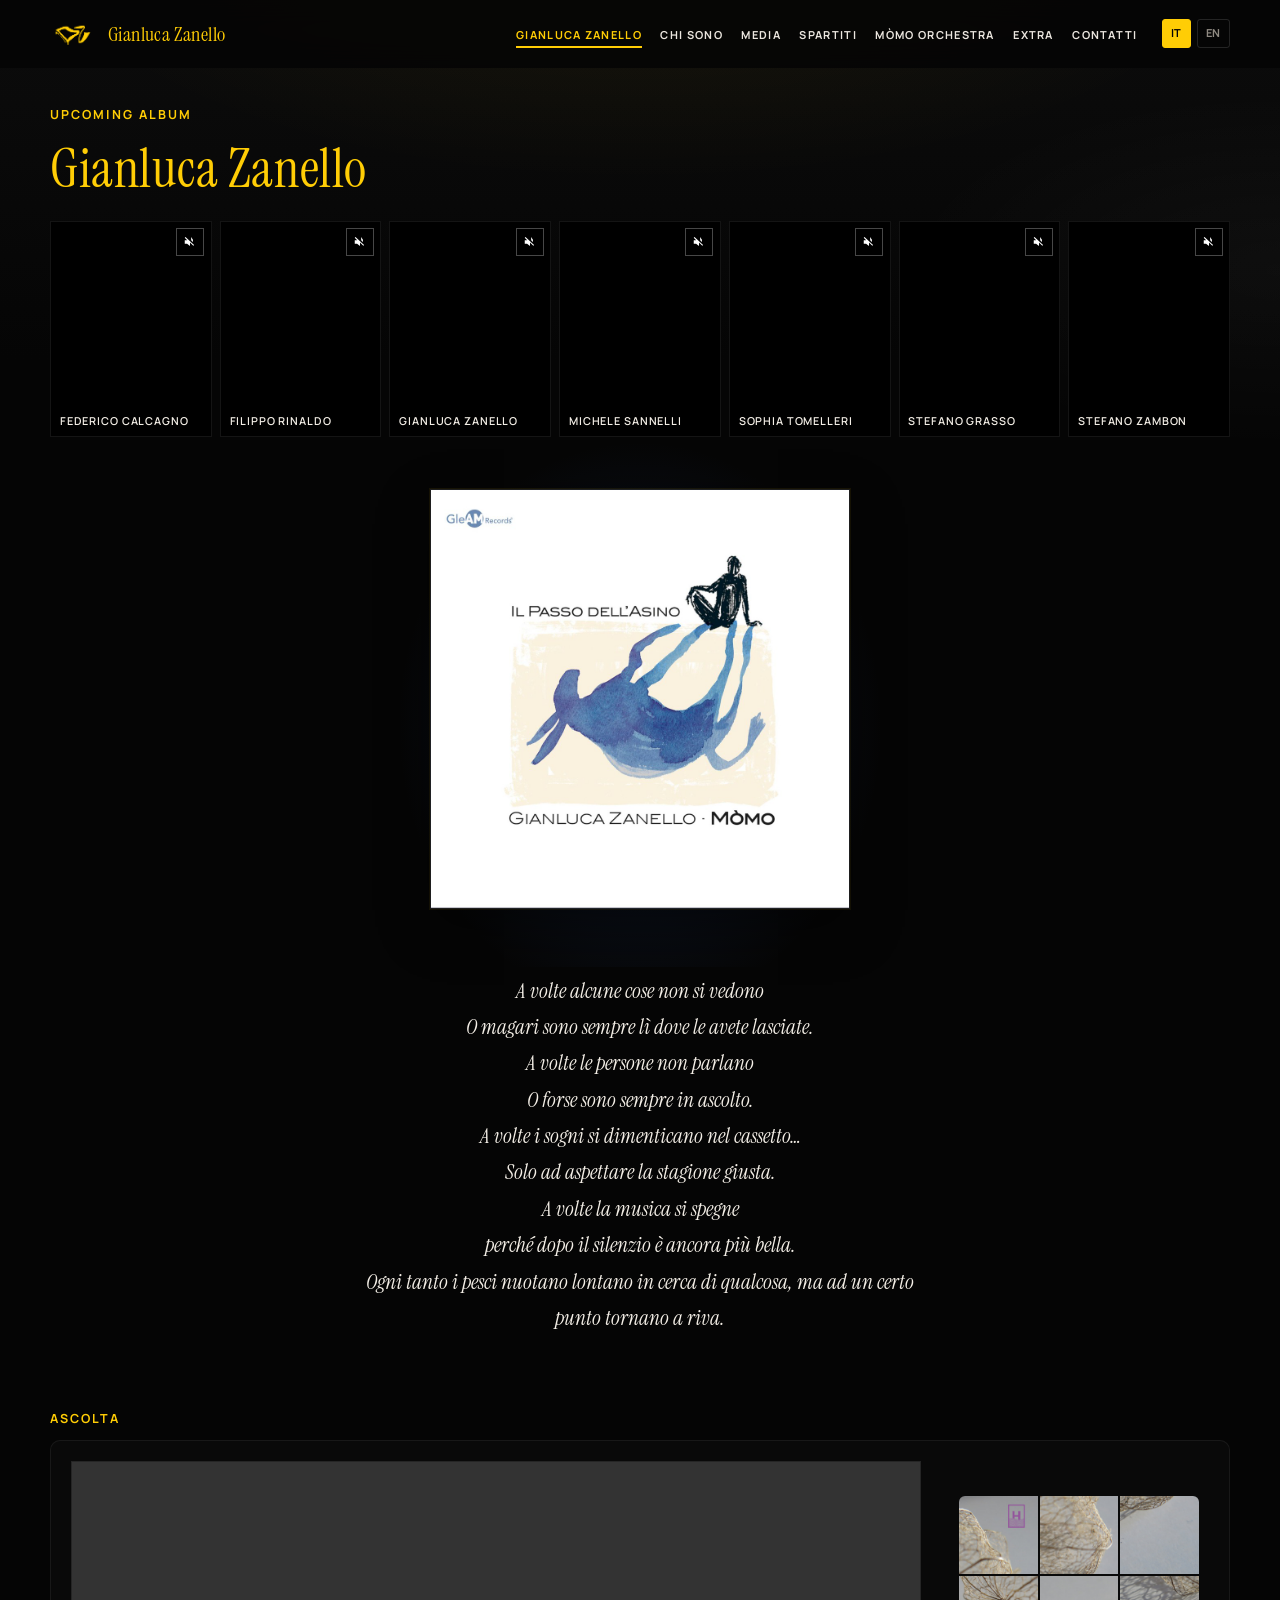
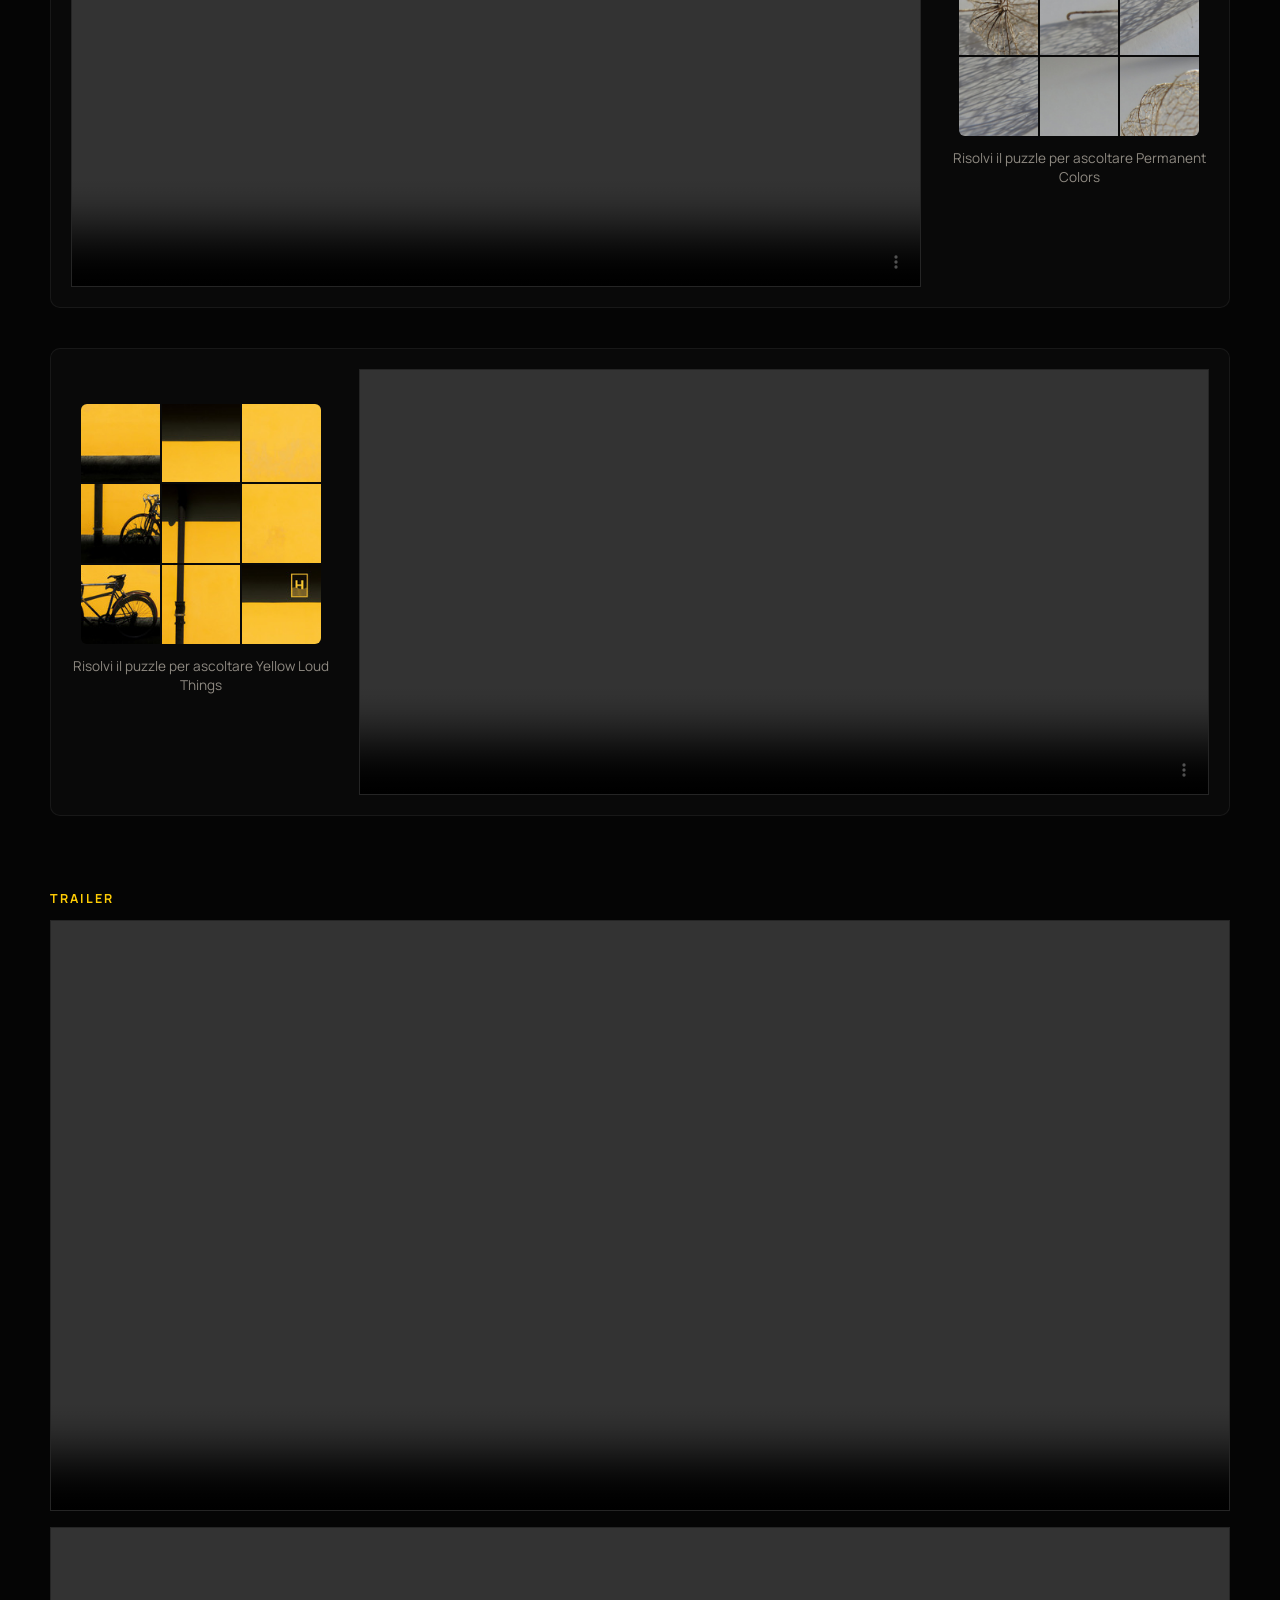
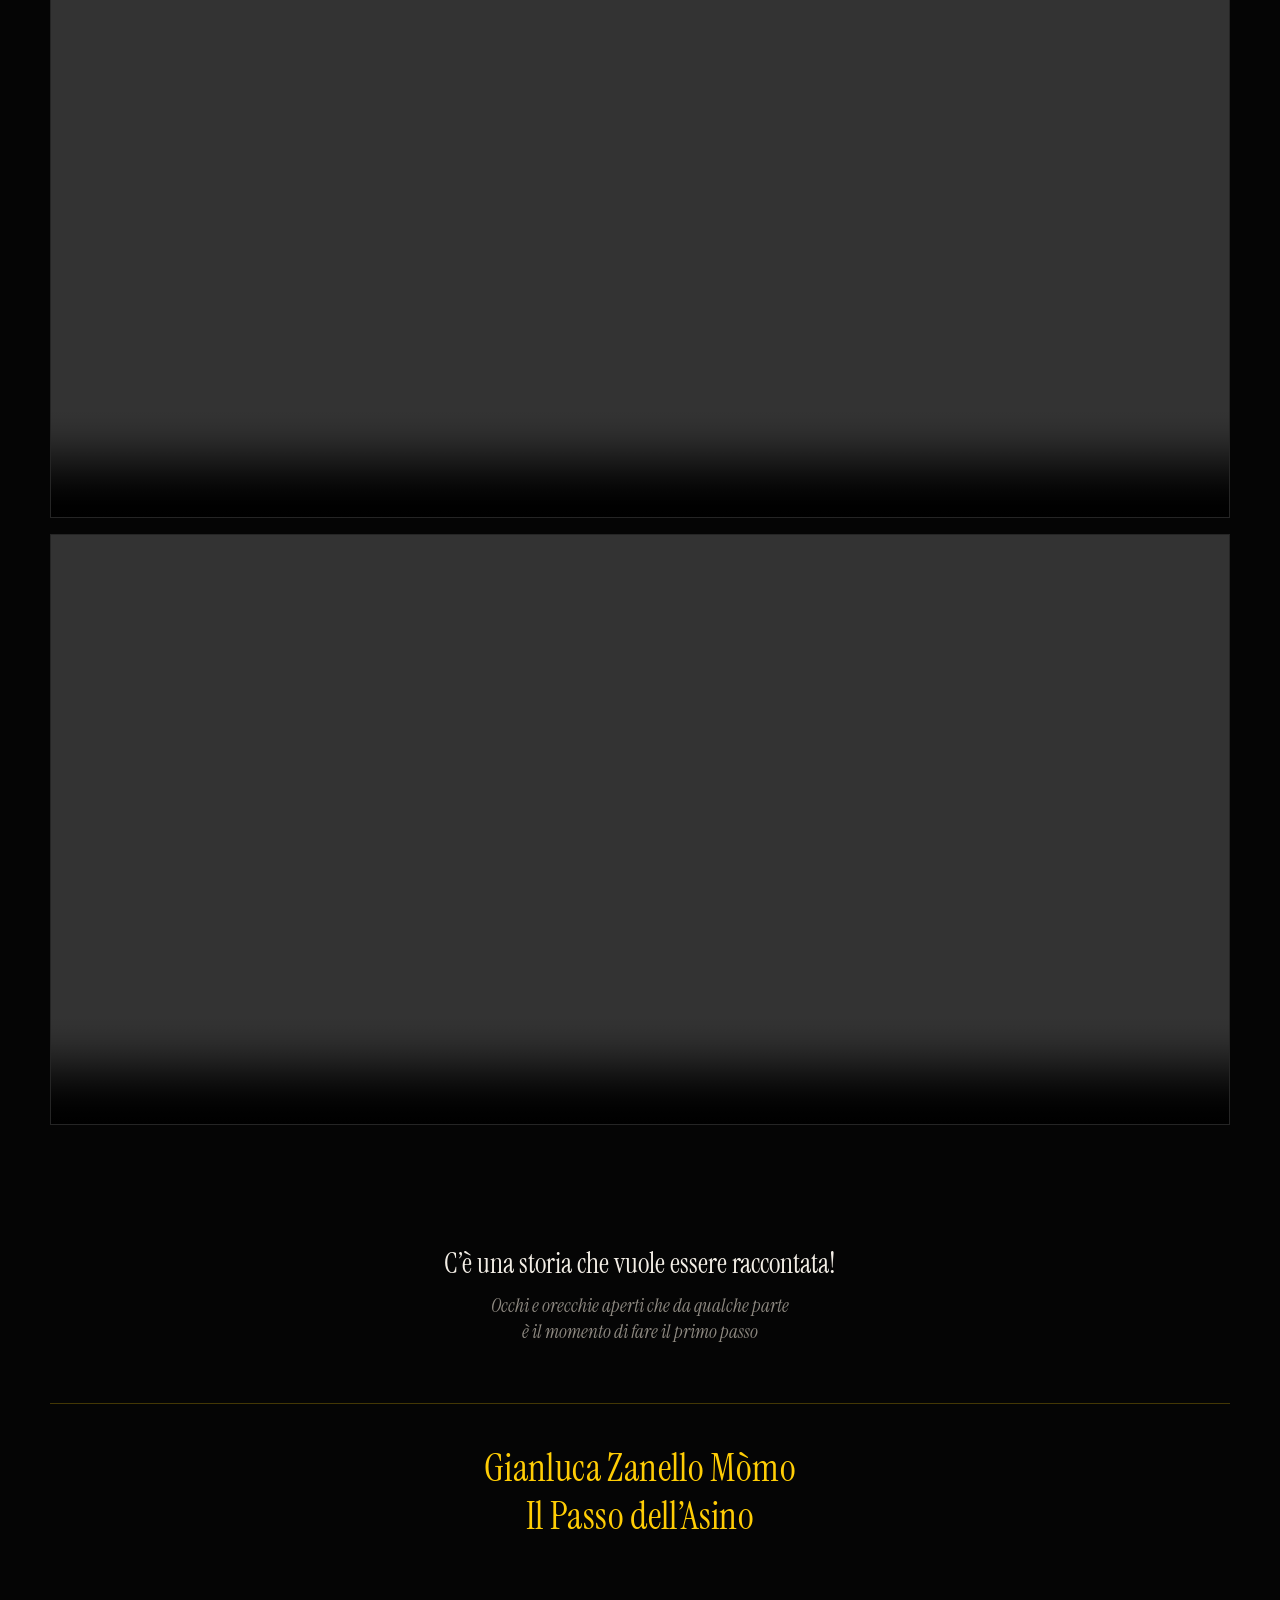
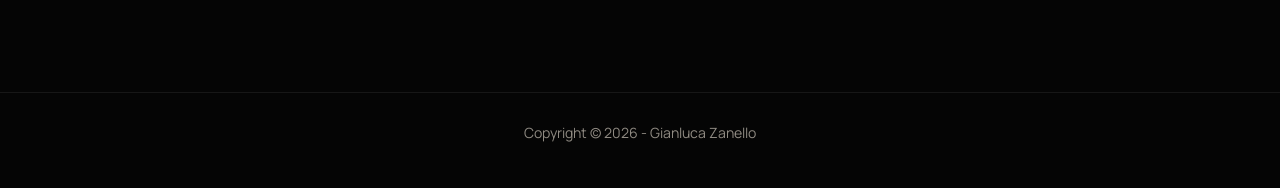
==== commit 4e9dfe7d: "Add album cover section for "Il Passo dell’Asino" with styling and smooth scrolling effect" ====
--- a/site/index.html
+++ b/site/index.html
@@ -52,6 +52,20 @@
             <span class="label">Stefano Zambon</span>
           </div>
         </div>
+      </section>
+
+      <section class="home-section album-cover-section reveal">
+        <a class="album-cover-link" href="media.html#il-passo-dell-asino" aria-label="Vai a Media: Il Passo dell’Asino">
+          <figure class="album-cover">
+            <img
+              src="assets/img/il-passo-dell-asino.jpg"
+              alt="Copertina album: Il Passo dell’Asino di Gianluca Zanello e Mòmo"
+              width="800"
+              height="800"
+              loading="lazy"
+            >
+          </figure>
+        </a>
       </section>
 
       <section class="home-section reveal">
--- a/site/assets/css/site.css
+++ b/site/assets/css/site.css
@@ -108,15 +108,33 @@
   top: 0;
   z-index: 100;
   height: var(--header-h);
-  background: rgba(5, 5, 5, 0.82);
+  background: rgba(5, 5, 5, 0.88);
   border-bottom: 1px solid transparent;
-  backdrop-filter: blur(12px);
-  transition: border-color 0.25s ease, background 0.25s ease;
+  backdrop-filter: blur(14px);
+  -webkit-backdrop-filter: blur(14px);
+  transform: translateY(0);
+  transition:
+    border-color 0.28s ease,
+    background 0.28s ease,
+    transform 0.38s cubic-bezier(0.22, 1, 0.36, 1),
+    box-shadow 0.28s ease,
+    opacity 0.35s ease,
+    filter 0.35s ease;
 }
 
 .site-header.is-scrolled {
-  border-bottom-color: rgba(255, 205, 5, 0.45);
-  background: rgba(5, 5, 5, 0.94);
+  border-bottom-color: rgba(255, 205, 5, 0.4);
+  background: rgba(5, 5, 5, 0.96);
+  box-shadow: 0 10px 30px rgba(0, 0, 0, 0.28);
+}
+
+.site-header.is-hidden {
+  transform: translateY(-110%);
+}
+
+.site-header.is-menu-open {
+  transform: translateY(0);
+  background: #050505;
 }
 
 .header-inner {
@@ -137,11 +155,11 @@
   width: 46px;
   height: 46px;
   object-fit: contain;
-  transition: transform 0.35s ease;
+  transition: transform 0.4s cubic-bezier(0.22, 1, 0.36, 1);
 }
 
 .logo:hover img {
-  transform: rotate(-6deg) scale(1.04);
+  transform: rotate(-8deg) scale(1.06);
 }
 
 .logo-text {
@@ -150,6 +168,11 @@
   font-weight: 400;
   font-size: 1.25rem;
   letter-spacing: 0.02em;
+  transition: letter-spacing 0.3s ease, opacity 0.3s ease;
+}
+
+.logo:hover .logo-text {
+  letter-spacing: 0.04em;
 }
 
 .nav-desktop {
@@ -161,17 +184,42 @@
   padding: 0;
 }
 
+.nav-desktop > ul.nav-desktop {
+  display: contents;
+}
+
 .nav-desktop a {
+  position: relative;
   color: var(--text);
   font-size: 11px;
   font-weight: 700;
   text-transform: uppercase;
   letter-spacing: 0.12em;
+  padding: 0.35rem 0;
+  transition: color 0.25s ease;
+}
+
+.nav-desktop a::after {
+  content: "";
+  position: absolute;
+  left: 0;
+  bottom: 0;
+  width: 100%;
+  height: 2px;
+  background: var(--yellow);
+  transform: scaleX(0);
+  transform-origin: left center;
+  transition: transform 0.3s cubic-bezier(0.22, 1, 0.36, 1);
 }
 
 .nav-desktop a:hover,
 .nav-desktop a[aria-current="page"] {
   color: var(--yellow);
+}
+
+.nav-desktop a:hover::after,
+.nav-desktop a[aria-current="page"]::after {
+  transform: scaleX(1);
 }
 
 .lang-switch {
@@ -189,6 +237,13 @@
   padding: 0.25rem 0.5rem;
   border-radius: 3px;
   letter-spacing: 0.06em;
+  transition: color 0.2s ease, background 0.2s ease, border-color 0.2s ease, transform 0.2s ease;
+}
+
+.lang-switch a:hover {
+  color: var(--yellow);
+  border-color: rgba(255, 205, 5, 0.45);
+  transform: translateY(-1px);
 }
 
 .lang-switch a.is-active {
@@ -206,6 +261,12 @@
   height: 42px;
   cursor: pointer;
   padding: 0;
+  z-index: 102;
+  transition: color 0.2s ease;
+}
+
+.menu-toggle:hover {
+  color: var(--yellow);
 }
 
 .menu-toggle span {
@@ -214,7 +275,7 @@
   height: 2px;
   background: currentColor;
   margin: 5px auto;
-  transition: transform 0.2s ease, opacity 0.2s ease;
+  transition: transform 0.32s cubic-bezier(0.22, 1, 0.36, 1), opacity 0.2s ease;
 }
 
 .menu-toggle[aria-expanded="true"] span:nth-child(1) {
@@ -223,6 +284,7 @@
 
 .menu-toggle[aria-expanded="true"] span:nth-child(2) {
   opacity: 0;
+  transform: scaleX(0);
 }
 
 .menu-toggle[aria-expanded="true"] span:nth-child(3) {
@@ -234,12 +296,16 @@
   position: fixed;
   inset: var(--header-h) 0 0 auto;
   width: min(90vw, 360px);
-  background: rgba(12, 12, 12, 0.98);
-  padding: 2rem 1.5rem;
+  height: calc(100dvh - var(--header-h));
+  background: #080808;
+  padding: 1.75rem 1.5rem 2.5rem;
   transform: translateX(100%);
-  transition: transform 0.28s ease;
-  z-index: 99;
-  border-left: 1px solid rgba(255, 205, 5, 0.2);
+  transition: transform 0.4s cubic-bezier(0.22, 1, 0.36, 1);
+  z-index: 101;
+  border-left: 1px solid rgba(255, 205, 5, 0.28);
+  box-shadow: -18px 0 48px rgba(0, 0, 0, 0.55);
+  overflow-y: auto;
+  -webkit-overflow-scrolling: touch;
 }
 
 .nav-mobile.is-open {
@@ -252,37 +318,128 @@
   padding: 0;
   display: flex;
   flex-direction: column;
-  gap: 1.25rem;
-}
+  gap: 0.35rem;
+}
+
+.nav-mobile li {
+  opacity: 0;
+  transform: translateX(18px);
+  transition:
+    opacity 0.35s ease,
+    transform 0.4s cubic-bezier(0.22, 1, 0.36, 1);
+}
+
+.nav-mobile.is-open li {
+  opacity: 1;
+  transform: none;
+}
+
+.nav-mobile.is-open li:nth-child(1) { transition-delay: 0.05s; }
+.nav-mobile.is-open li:nth-child(2) { transition-delay: 0.09s; }
+.nav-mobile.is-open li:nth-child(3) { transition-delay: 0.13s; }
+.nav-mobile.is-open li:nth-child(4) { transition-delay: 0.17s; }
+.nav-mobile.is-open li:nth-child(5) { transition-delay: 0.21s; }
+.nav-mobile.is-open li:nth-child(6) { transition-delay: 0.25s; }
+.nav-mobile.is-open li:nth-child(7) { transition-delay: 0.29s; }
+.nav-mobile.is-open li:nth-child(8) { transition-delay: 0.33s; }
 
 .nav-mobile a {
+  display: block;
   color: var(--heading);
   font-family: var(--display);
-  font-size: 1.45rem;
+  font-size: 1.55rem;
+  padding: 0.55rem 0.15rem;
+  border-bottom: 1px solid rgba(255, 255, 255, 0.06);
+  transition: color 0.25s ease, padding-left 0.25s ease, border-color 0.25s ease;
+}
+
+.nav-mobile a:hover,
+.nav-mobile a[aria-current="page"] {
+  color: var(--yellow);
+  padding-left: 0.45rem;
+  border-bottom-color: rgba(255, 205, 5, 0.35);
+}
+
+.nav-mobile .lang-switch {
+  margin-top: 1.25rem;
+  margin-left: 0;
+  gap: 0.5rem;
+}
+
+.nav-mobile .lang-switch a {
+  font-family: var(--font);
+  font-size: 0.78rem;
+  padding: 0.4rem 0.75rem;
+  border-bottom: 0;
 }
 
 .nav-backdrop {
-  display: none;
   position: fixed;
   inset: 0;
-  background: rgba(0, 0, 0, 0.55);
-  z-index: 98;
+  background: rgba(0, 0, 0, 0.72);
+  z-index: 100;
+  opacity: 0;
+  visibility: hidden;
+  pointer-events: none;
+  transition: opacity 0.35s ease, visibility 0.35s ease;
 }
 
 .nav-backdrop.is-open {
-  display: block;
+  opacity: 1;
+  visibility: visible;
+  pointer-events: auto;
+}
+
+body.is-nav-open {
+  overflow: hidden;
 }
 
 /* �� Main / motion �� */
 .site-main {
   padding: 2.25rem 0 5rem;
   min-height: calc(100vh - var(--header-h) - 80px);
+  opacity: 0;
+  transform: translateY(10px);
+  transition: opacity 0.55s ease, transform 0.55s cubic-bezier(0.22, 1, 0.36, 1);
+}
+
+html.is-ready .site-main {
+  opacity: 1;
+  transform: none;
+}
+
+html.is-leaving .site-main {
+  opacity: 0;
+  transform: translateY(8px);
+  transition-duration: 0.28s;
+}
+
+html.is-leaving-cover .site-header,
+html.is-leaving-cover .site-footer,
+html.is-leaving-cover .site-main > .container > *:not(.album-cover-section) {
+  opacity: 0;
+  transform: translateY(10px);
+  filter: blur(2px);
+  pointer-events: none;
+  transition:
+    opacity 0.4s ease,
+    transform 0.45s cubic-bezier(0.22, 1, 0.36, 1),
+    filter 0.4s ease;
+}
+
+html.is-leaving-cover .album-cover-section {
+  position: relative;
+  z-index: 30;
+  opacity: 1 !important;
+  transform: none !important;
+  filter: none !important;
+  transition: none;
 }
 
 .reveal {
   opacity: 0;
-  transform: translateY(18px);
-  transition: opacity 0.7s ease, transform 0.7s ease;
+  transform: translateY(22px);
+  transition: opacity 0.75s cubic-bezier(0.22, 1, 0.36, 1), transform 0.75s cubic-bezier(0.22, 1, 0.36, 1);
 }
 
 .reveal.is-visible {
@@ -620,6 +777,224 @@
   margin-top: 4rem;
 }
 
+.album-cover-section {
+  display: flex;
+  justify-content: center;
+  margin: 3.25rem 0 2.5rem;
+}
+
+.album-cover-link {
+  display: block;
+  width: min(100%, 420px);
+  color: inherit;
+  text-decoration: none;
+  cursor: pointer;
+  outline: none;
+  -webkit-tap-highlight-color: transparent;
+}
+
+.album-cover-link:focus-visible .album-cover img {
+  box-shadow:
+    0 22px 56px rgba(0, 0, 0, 0.5),
+    0 0 0 2px var(--yellow);
+}
+
+.album-cover {
+  margin: 0;
+  width: 100%;
+  aspect-ratio: 1;
+  position: relative;
+  isolation: isolate;
+}
+
+.album-cover::before {
+  content: "";
+  position: absolute;
+  inset: -14% -10%;
+  background: radial-gradient(ellipse at 50% 55%, rgba(45, 90, 180, 0.26), transparent 68%);
+  pointer-events: none;
+  opacity: 0;
+  transition: opacity 1.1s ease, transform 0.55s ease;
+  z-index: 0;
+}
+
+.album-cover::after {
+  content: "";
+  position: absolute;
+  inset: 0;
+  z-index: 2;
+  pointer-events: none;
+  background: linear-gradient(
+    115deg,
+    transparent 32%,
+    rgba(255, 255, 255, 0.18) 48%,
+    transparent 64%
+  );
+  transform: translateX(-130%) skewX(-12deg);
+  opacity: 0;
+}
+
+.album-cover img {
+  position: relative;
+  z-index: 1;
+  width: 100%;
+  height: 100%;
+  object-fit: cover;
+  border: 1px solid rgba(255, 255, 255, 0.1);
+  box-shadow:
+    0 18px 48px rgba(0, 0, 0, 0.45),
+    0 0 0 1px rgba(255, 205, 5, 0.08);
+  transform: scale(0.96) translateY(18px);
+  opacity: 0;
+  transform-origin: center center;
+  transition:
+    opacity 1s cubic-bezier(0.22, 1, 0.36, 1),
+    transform 0.55s cubic-bezier(0.22, 1, 0.36, 1),
+    box-shadow 0.45s ease,
+    filter 0.45s ease,
+    border-color 0.35s ease;
+}
+
+.album-cover-section.reveal.is-visible .album-cover::before {
+  opacity: 1;
+}
+
+.album-cover-section.reveal.is-visible .album-cover img {
+  opacity: 1;
+  transform: none;
+  animation: album-cover-float 7s ease-in-out 1.1s infinite;
+}
+
+.album-cover-link:hover .album-cover img,
+.album-cover-link:focus-visible .album-cover img {
+  animation: none;
+  transform: translateY(-14px) scale(1.045);
+  border-color: rgba(255, 205, 5, 0.55);
+  filter: brightness(1.04) contrast(1.03);
+  box-shadow:
+    0 28px 64px rgba(0, 0, 0, 0.55),
+    0 0 0 1px rgba(255, 205, 5, 0.4),
+    0 0 36px rgba(45, 90, 180, 0.28);
+}
+
+.album-cover-link:hover .album-cover::before,
+.album-cover-link:focus-visible .album-cover::before {
+  opacity: 1;
+  transform: scale(1.08);
+}
+
+.album-cover-link:hover .album-cover::after,
+.album-cover-link:focus-visible .album-cover::after {
+  opacity: 1;
+  animation: album-cover-shine 0.85s cubic-bezier(0.22, 1, 0.36, 1);
+}
+
+.album-cover-link:active:not(.is-exiting) .album-cover img {
+  animation: none;
+  transform: translateY(-4px) scale(0.985);
+  transition-duration: 0.12s;
+  filter: brightness(0.97);
+  box-shadow:
+    0 12px 28px rgba(0, 0, 0, 0.5),
+    0 0 0 1px rgba(255, 205, 5, 0.35);
+}
+
+.album-cover-link.is-exiting {
+  pointer-events: none;
+  z-index: 5;
+}
+
+.album-cover-link.is-exiting .album-cover img {
+  animation: album-cover-exit 0.72s cubic-bezier(0.22, 1, 0.36, 1) forwards;
+}
+
+.album-cover-link.is-exiting .album-cover::before {
+  animation: album-cover-glow-exit 0.72s ease forwards;
+}
+
+.album-cover-link.is-exiting .album-cover::after {
+  opacity: 1;
+  animation: album-cover-shine 0.55s cubic-bezier(0.22, 1, 0.36, 1) forwards;
+}
+
+@keyframes album-cover-float {
+  0%,
+  100% {
+    transform: translateY(0) scale(1);
+  }
+  50% {
+    transform: translateY(-10px) scale(1.015);
+  }
+}
+
+@keyframes album-cover-shine {
+  0% {
+    transform: translateX(-130%) skewX(-12deg);
+    opacity: 0;
+  }
+  25% {
+    opacity: 1;
+  }
+  100% {
+    transform: translateX(130%) skewX(-12deg);
+    opacity: 0;
+  }
+}
+
+@keyframes album-cover-exit {
+  0% {
+    transform: translateY(-4px) scale(0.985);
+    opacity: 1;
+    filter: brightness(1);
+  }
+  35% {
+    transform: translateY(-18px) scale(1.08);
+    opacity: 1;
+    filter: brightness(1.08) saturate(1.05);
+  }
+  100% {
+    transform: translateY(-42px) scale(1.32);
+    opacity: 0;
+    filter: brightness(1.25) saturate(1.1);
+  }
+}
+
+@keyframes album-cover-glow-exit {
+  0% {
+    opacity: 1;
+    transform: scale(1.08);
+  }
+  100% {
+    opacity: 0;
+    transform: scale(1.45);
+  }
+}
+
+.gz-card#il-passo-dell-asino {
+  scroll-margin-top: calc(var(--header-h) + 1.5rem);
+}
+
+.gz-card#il-passo-dell-asino.is-spotlight .gz-card-cover {
+  border-color: rgba(255, 205, 5, 0.65);
+  box-shadow: 0 0 0 1px rgba(255, 205, 5, 0.35), 0 14px 36px rgba(0, 0, 0, 0.45);
+  animation: album-card-pulse 1.4s ease;
+}
+
+@keyframes album-card-pulse {
+  0% {
+    transform: scale(0.96);
+    opacity: 0.7;
+  }
+  60% {
+    transform: scale(1.03);
+    opacity: 1;
+  }
+  100% {
+    transform: none;
+    opacity: 1;
+  }
+}
+
 .poem {
   max-width: 36rem;
   margin: 0 auto;
@@ -1702,12 +2077,21 @@
   font-size: 0.85rem;
   letter-spacing: 0.06em;
   text-transform: uppercase;
-  transition: background 0.2s ease, transform 0.2s ease;
+  transition:
+    background 0.25s ease,
+    transform 0.25s cubic-bezier(0.22, 1, 0.36, 1),
+    box-shadow 0.25s ease;
 }
 
 .btn:hover {
   background: var(--yellow-deep);
-  transform: translateY(-1px);
+  transform: translateY(-2px);
+  box-shadow: 0 10px 24px rgba(255, 205, 5, 0.22);
+}
+
+.btn:active {
+  transform: translateY(0);
+  box-shadow: none;
 }
 
 .contact-form {
@@ -1777,6 +2161,7 @@
   text-align: center;
   color: var(--muted);
   font-size: 0.88rem;
+  transition: opacity 0.35s ease, transform 0.35s ease, filter 0.35s ease;
 }
 
 @media (max-width: 999px) {
@@ -1993,10 +2378,38 @@
 }
 
 @media (prefers-reduced-motion: reduce) {
-  .reveal {
+  .reveal,
+  .site-main,
+  .nav-mobile li,
+  .site-header,
+  .album-cover img,
+  .album-cover::before,
+  .album-cover::after,
+  .album-cover-link.is-exiting .album-cover img,
+  .gz-card#il-passo-dell-asino.is-spotlight .gz-card-cover {
+    opacity: 1;
+    transform: none !important;
+    transition: none !important;
+    animation: none !important;
+    filter: none !important;
+  }
+
+  .album-cover-section.reveal.is-visible .album-cover img,
+  .album-cover-link:hover .album-cover img,
+  .album-cover-link:focus-visible .album-cover img,
+  .album-cover-link:active:not(.is-exiting) .album-cover img {
+    animation: none !important;
+    transform: none !important;
+  }
+
+  html.is-ready .site-main,
+  html.is-leaving .site-main,
+  html.is-leaving-cover .site-header,
+  html.is-leaving-cover .site-footer,
+  html.is-leaving-cover .site-main > .container > *:not(.album-cover-section) {
     opacity: 1;
     transform: none;
-    transition: none;
+    filter: none;
   }
 
   html {
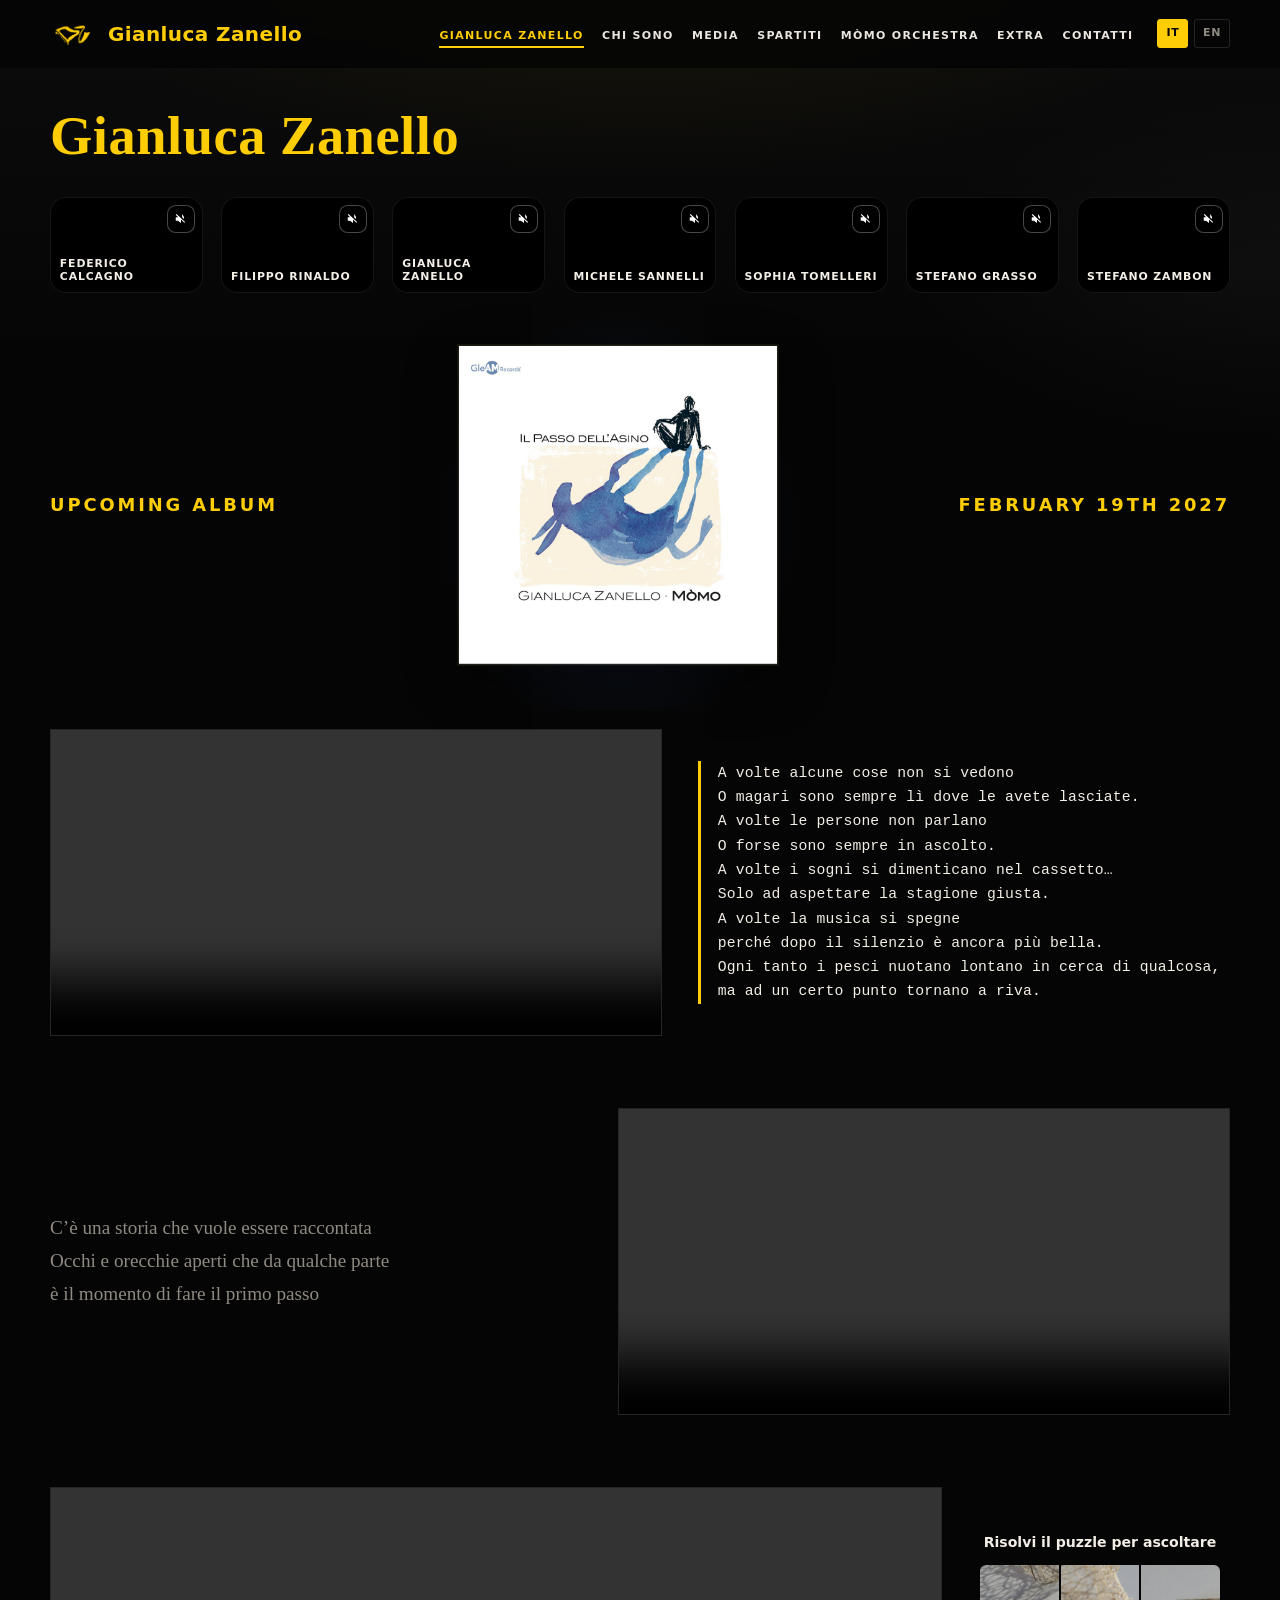
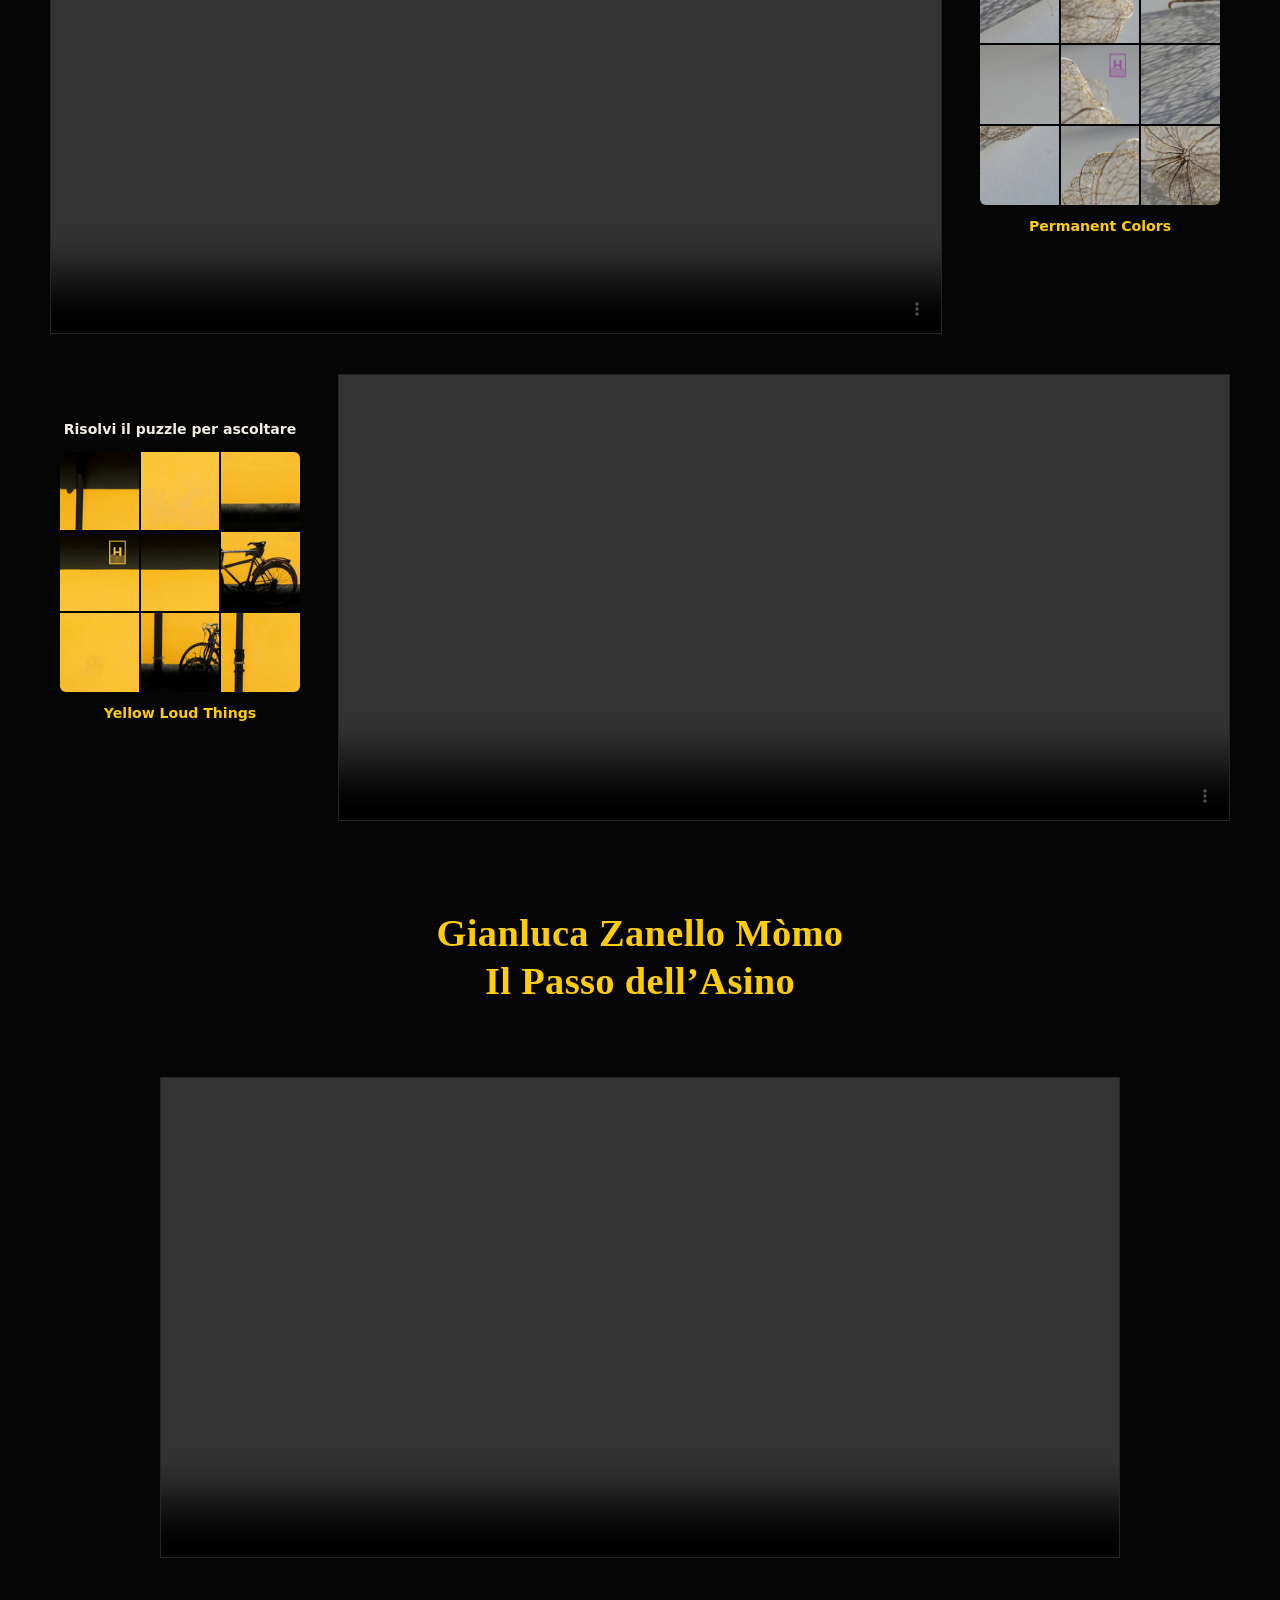
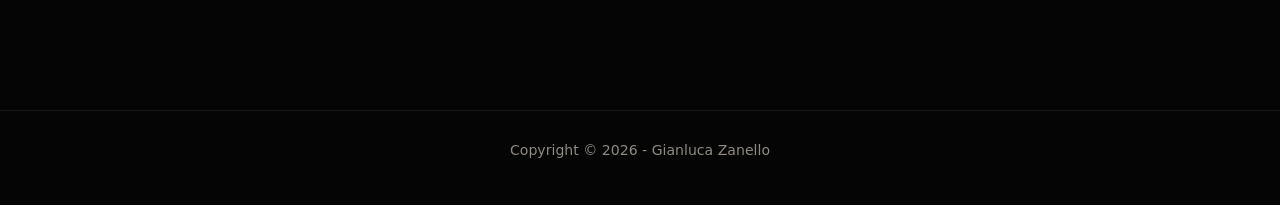
==== commit fb1cbe3c: "Remove photo caption from the about section, update video elements to preload metadata, and enhance " ====
--- a/site/index.html
+++ b/site/index.html
@@ -13,48 +13,48 @@
   <main class="site-main">
     <div class="container">
       <section class="home-hero reveal">
-        <p class="eyebrow">Upcoming album</p>
         <h1>Gianluca Zanello</h1>
         <div class="musician-grid">
           <div class="video-card">
             <button class="mute-btn" type="button" aria-label="Mute">🔇</button>
-            <video src="assets/video/Federico-Calcagno.mov" autoplay muted loop playsinline></video>
+            <video src="assets/video/Federico-Calcagno.mov" autoplay muted loop playsinline preload="metadata"></video>
             <span class="label">Federico Calcagno</span>
           </div>
           <div class="video-card">
             <button class="mute-btn" type="button" aria-label="Mute">🔇</button>
-            <video src="assets/video/Filippo-Rinaldo.mov" autoplay muted loop playsinline></video>
+            <video src="assets/video/Filippo-Rinaldo.mov" autoplay muted loop playsinline preload="metadata"></video>
             <span class="label">Filippo Rinaldo</span>
           </div>
           <div class="video-card featured">
             <button class="mute-btn" type="button" aria-label="Mute">🔇</button>
-            <video src="assets/video/Gianluca-Zanello.mov" autoplay muted loop playsinline></video>
+            <video src="assets/video/Gianluca-Zanello.mov" autoplay muted loop playsinline preload="metadata"></video>
             <span class="label">Gianluca Zanello</span>
           </div>
           <div class="video-card">
             <button class="mute-btn" type="button" aria-label="Mute">🔇</button>
-            <video src="assets/video/Michele-Sannelli.mov" autoplay muted loop playsinline></video>
+            <video src="assets/video/Michele-Sannelli.mov" autoplay muted loop playsinline preload="metadata"></video>
             <span class="label">Michele Sannelli</span>
           </div>
           <div class="video-card">
             <button class="mute-btn" type="button" aria-label="Mute">🔇</button>
-            <video src="assets/video/Sophia-Tomelleri.mov" autoplay muted loop playsinline></video>
+            <video src="assets/video/Sophia-Tomelleri.mov" autoplay muted loop playsinline preload="metadata"></video>
             <span class="label">Sophia Tomelleri</span>
           </div>
           <div class="video-card">
             <button class="mute-btn" type="button" aria-label="Mute">🔇</button>
-            <video src="assets/video/Stefano-Grasso.mov" autoplay muted loop playsinline></video>
+            <video src="assets/video/Stefano-Grasso.mov" autoplay muted loop playsinline preload="metadata"></video>
             <span class="label">Stefano Grasso</span>
           </div>
           <div class="video-card">
             <button class="mute-btn" type="button" aria-label="Mute">🔇</button>
-            <video src="assets/video/Stefano-Zambon.mov" autoplay muted loop playsinline></video>
+            <video src="assets/video/Stefano-Zambon.mov" autoplay muted loop playsinline preload="metadata"></video>
             <span class="label">Stefano Zambon</span>
           </div>
         </div>
       </section>
 
       <section class="home-section album-cover-section reveal">
+        <p class="eyebrow">Upcoming album</p>
         <a class="album-cover-link" href="media.html#il-passo-dell-asino" aria-label="Vai a Media: Il Passo dell’Asino">
           <figure class="album-cover">
             <img
@@ -66,10 +66,15 @@
             >
           </figure>
         </a>
+        <p class="eyebrow album-date">February 19th 2027</p>
       </section>
 
-      <section class="home-section reveal">
-        <p class="poem">A volte alcune cose non si vedono
+      <section class="home-section home-split reveal">
+        <div class="trailer">
+          <video src="assets/video/Trailer-1.mov" muted loop playsinline controls preload="metadata"></video>
+        </div>
+        <div class="home-split-copy">
+          <p class="poem">A volte alcune cose non si vedono
 O magari sono sempre lì dove le avete lasciate.
 A volte le persone non parlano
 O forse sono sempre in ascolto.
@@ -78,28 +83,39 @@
 A volte la musica si spegne
 perché dopo il silenzio è ancora più bella.
 Ogni tanto i pesci nuotano lontano in cerca di qualcosa, ma ad un certo punto tornano a riva.</p>
+        </div>
+      </section>
+
+      <section class="home-section home-split home-split-reverse reveal">
+        <div class="home-split-copy home-cta">
+          <p>C’è una storia che vuole essere raccontata<br>Occhi e orecchie aperti che da qualche parte<br>è il momento di fare il primo passo</p>
+        </div>
+        <div class="trailer">
+          <video src="assets/video/Trailer-2-voci.mov" muted loop playsinline controls preload="metadata"></video>
+        </div>
       </section>
 
       <section class="home-section reveal">
-        <p class="eyebrow">Ascolta</p>
         <div class="puzzle-band">
           <div class="puzzle-row">
             <div class="trailer">
-              <video src="assets/video/Trailer-1.mov" autoplay muted loop playsinline controls></video>
+              <video src="assets/video/Trailer-3-solo-Gianlu.mov" muted loop playsinline controls preload="metadata"></video>
             </div>
             <div class="puzzle-wrap">
+              <p class="puzzle-hint">Risolvi il puzzle per ascoltare</p>
               <div class="puzzle" data-image="assets/img/coperitna2.jpg" data-link="https://open.spotify.com/intl-it/album/7KZL6GLncpNun0w4hiZaWt"></div>
-              <p class="puzzle-hint">Risolvi il puzzle per ascoltare Permanent Colors</p>
+              <p class="puzzle-title">Permanent Colors</p>
               <a class="puzzle-link" target="_blank" rel="noopener">Ascolta su Spotify</a>
             </div>
           </div>
           <div class="puzzle-row reverse">
             <div class="trailer">
-              <video src="assets/video/Trailer-2-voci.mov" autoplay muted loop playsinline controls></video>
+              <video src="assets/video/Trailer-4-mov-4.mov" muted loop playsinline controls preload="metadata"></video>
             </div>
             <div class="puzzle-wrap">
+              <p class="puzzle-hint">Risolvi il puzzle per ascoltare</p>
               <div class="puzzle" data-image="assets/img/copertina1.jpg" data-link="https://open.spotify.com/intl-it/album/0U0hrox9TODxwLy4MzhKd4"></div>
-              <p class="puzzle-hint">Risolvi il puzzle per ascoltare Yellow Loud Things</p>
+              <p class="puzzle-title">Yellow Loud Things</p>
               <a class="puzzle-link" target="_blank" rel="noopener">Ascolta su Spotify</a>
             </div>
           </div>
@@ -107,27 +123,14 @@
       </section>
 
       <section class="home-section reveal">
-        <p class="eyebrow">Trailer</p>
-        <div class="trailer-stack">
-          <div class="trailer">
-            <video src="assets/video/Trailer-3-solo-Gianlu.mov" muted loop playsinline controls preload="metadata"></video>
-          </div>
-          <div class="trailer">
-            <video src="assets/video/Trailer-4-mov-4.mov" muted loop playsinline controls preload="metadata"></video>
-          </div>
-          <div class="trailer">
-            <video src="assets/video/Trailer-lungo.mov" muted loop playsinline controls preload="metadata"></video>
-          </div>
+        <div class="album-banner">
+          <h2>Gianluca Zanello Mòmo<br>Il Passo dell’Asino</h2>
         </div>
       </section>
 
       <section class="home-section reveal">
-        <div class="home-cta">
-          <p>C’è una storia che vuole essere raccontata!</p>
-          <p>Occhi e orecchie aperti che da qualche parte<br>è il momento di fare il primo passo</p>
-        </div>
-        <div class="album-banner">
-          <h2>Gianluca Zanello Mòmo<br>Il Passo dell’Asino</h2>
+        <div class="trailer trailer-final">
+          <video src="assets/video/Trailer-lungo.mov" muted loop playsinline controls preload="none"></video>
         </div>
       </section>
     </div>
--- a/site/assets/css/site.css
+++ b/site/assets/css/site.css
@@ -1,5 +1,3 @@
-@import url("https://fonts.googleapis.com/css2?family=Instrument+Serif:ital@0;1&family=Manrope:wght@400;500;600;700&display=swap");
-
 :root {
   --yellow: #ffcd05;
   --yellow-deep: #e6b800;
@@ -15,8 +13,9 @@
   --prose: 42rem;
   --header-h: 68px;
   --radius: 10px;
-  --font: "Manrope", system-ui, sans-serif;
-  --display: "Instrument Serif", Georgia, serif;
+  --font: system-ui, -apple-system, BlinkMacSystemFont, "Segoe UI", Roboto, Helvetica, Arial, sans-serif;
+  --display: Georgia, "Times New Roman", Times, serif;
+  --typewriter: "Courier New", Courier, ui-monospace, monospace;
 }
 
 *,
@@ -65,7 +64,7 @@
 h3,
 h4 {
   font-family: var(--display);
-  font-weight: 400;
+  font-weight: 700;
   color: var(--heading);
   line-height: 1.2;
   margin: 0 0 0.55em;
@@ -163,9 +162,9 @@
 }
 
 .logo-text {
-  font-family: var(--display);
-  color: var(--yellow);
-  font-weight: 400;
+  font-family: var(--font);
+  color: var(--yellow);
+  font-weight: 700;
   font-size: 1.25rem;
   letter-spacing: 0.02em;
   transition: letter-spacing 0.3s ease, opacity 0.3s ease;
@@ -346,8 +345,11 @@
 .nav-mobile a {
   display: block;
   color: var(--heading);
-  font-family: var(--display);
-  font-size: 1.55rem;
+  font-family: var(--font);
+  font-size: 1.15rem;
+  font-weight: 700;
+  letter-spacing: 0.08em;
+  text-transform: uppercase;
   padding: 0.55rem 0.15rem;
   border-bottom: 1px solid rgba(255, 255, 255, 0.06);
   transition: color 0.25s ease, padding-left 0.25s ease, border-color 0.25s ease;
@@ -461,6 +463,11 @@
   margin: 0 0 0.65rem;
 }
 
+.eyebrow-wip {
+  color: var(--muted);
+  letter-spacing: 0.12em;
+}
+
 .lead,
 blockquote {
   border: 0;
@@ -468,7 +475,7 @@
   padding: 0;
   color: var(--muted);
   font-family: var(--display);
-  font-style: italic;
+  font-style: normal;
   font-size: 1.2rem;
   line-height: 1.55;
   max-width: 38rem;
@@ -597,8 +604,8 @@
   position: relative;
   font-family: var(--display);
   font-size: clamp(1.35rem, 2.6vw, 1.85rem);
-  font-style: italic;
-  font-weight: 400;
+  font-style: normal;
+  font-weight: 700;
   color: var(--heading);
   margin: 0 0 1rem;
   line-height: 1.25;
@@ -655,13 +662,21 @@
 .musician-grid {
   display: grid;
   grid-template-columns: repeat(7, minmax(0, 1fr));
-  gap: 0.5rem;
-  margin: 1.25rem 0 0;
+  gap: 1.15rem;
+  margin: 1.75rem 0 0;
   align-items: stretch;
 }
 
 .musician-grid .featured {
   grid-column: auto;
+}
+
+.musician-grid .video-card {
+  border-radius: 1rem;
+}
+
+.musician-grid .mute-btn {
+  border-radius: 0.55rem;
 }
 
 .video-card {
@@ -669,14 +684,14 @@
   border-radius: 0;
   overflow: hidden;
   background: #000;
-  aspect-ratio: 3 / 4;
+  aspect-ratio: 16 / 10;
   border: 1px solid rgba(255, 255, 255, 0.08);
   transition: border-color 0.3s ease, box-shadow 0.3s ease;
   cursor: pointer;
 }
 
 .video-card.featured {
-  aspect-ratio: 3 / 4;
+  aspect-ratio: 16 / 10;
 }
 
 .video-card::after {
@@ -778,14 +793,40 @@
 }
 
 .album-cover-section {
-  display: flex;
-  justify-content: center;
+  display: grid;
+  grid-template-columns: 1fr auto 1fr;
+  align-items: center;
+  gap: 1.5rem 2rem;
   margin: 3.25rem 0 2.5rem;
+}
+
+.album-cover-section .eyebrow {
+  grid-column: 1;
+  justify-self: end;
+  margin: 0;
+  text-align: right;
+  white-space: nowrap;
+  font-size: clamp(0.95rem, 1.4vw, 1.15rem);
+}
+
+.album-cover-section .album-cover-link {
+  grid-column: 2;
+  justify-self: center;
+}
+
+.album-cover-section .album-date {
+  grid-column: 3;
+  justify-self: start;
+  margin: 0;
+  text-align: left;
+  white-space: nowrap;
+  color: var(--yellow);
+  font-size: clamp(0.95rem, 1.4vw, 1.15rem);
 }
 
 .album-cover-link {
   display: block;
-  width: min(100%, 420px);
+  width: min(100%, 320px);
   color: inherit;
   text-decoration: none;
   cursor: pointer;
@@ -865,30 +906,6 @@
   animation: album-cover-float 7s ease-in-out 1.1s infinite;
 }
 
-.album-cover-link:hover .album-cover img,
-.album-cover-link:focus-visible .album-cover img {
-  animation: none;
-  transform: translateY(-14px) scale(1.045);
-  border-color: rgba(255, 205, 5, 0.55);
-  filter: brightness(1.04) contrast(1.03);
-  box-shadow:
-    0 28px 64px rgba(0, 0, 0, 0.55),
-    0 0 0 1px rgba(255, 205, 5, 0.4),
-    0 0 36px rgba(45, 90, 180, 0.28);
-}
-
-.album-cover-link:hover .album-cover::before,
-.album-cover-link:focus-visible .album-cover::before {
-  opacity: 1;
-  transform: scale(1.08);
-}
-
-.album-cover-link:hover .album-cover::after,
-.album-cover-link:focus-visible .album-cover::after {
-  opacity: 1;
-  animation: album-cover-shine 0.85s cubic-bezier(0.22, 1, 0.36, 1);
-}
-
 .album-cover-link:active:not(.is-exiting) .album-cover img {
   animation: none;
   transform: translateY(-4px) scale(0.985);
@@ -996,15 +1013,54 @@
 }
 
 .poem {
-  max-width: 36rem;
-  margin: 0 auto;
-  text-align: center;
+  max-width: none;
+  margin: 0;
+  text-align: left;
   white-space: pre-line;
   color: var(--heading);
-  font-family: var(--display);
-  font-style: italic;
-  font-size: clamp(1.05rem, 2.2vw, 1.3rem);
-  line-height: 1.75;
+  font-family: var(--typewriter);
+  font-style: normal;
+  font-size: clamp(0.82rem, 1.15vw, 0.95rem);
+  line-height: 1.65;
+  letter-spacing: 0.01em;
+  background: none;
+  border: 0;
+  border-left: 3px solid var(--yellow);
+  padding: 0 0 0 1.05rem;
+}
+
+.home-split {
+  display: grid;
+  grid-template-columns: 1.15fr minmax(240px, 1fr);
+  gap: 1.75rem 2.25rem;
+  align-items: center;
+}
+
+.home-split-reverse {
+  grid-template-columns: minmax(240px, 1fr) 1.15fr;
+}
+
+.home-split-copy {
+  min-width: 0;
+}
+
+.home-split .home-cta {
+  text-align: left;
+  padding: 0;
+  margin: 0;
+}
+
+.home-split .home-cta p {
+  margin: 0;
+  font-size: clamp(0.95rem, 1.7vw, 1.25rem);
+  color: var(--yellow);
+  font-weight: 700;
+  line-height: 1.7;
+}
+
+.trailer-final {
+  max-width: 960px;
+  margin: 0 auto;
 }
 
 .puzzle-band {
@@ -1017,10 +1073,10 @@
   grid-template-columns: 1.2fr minmax(200px, 260px);
   gap: 1.75rem;
   align-items: center;
-  padding: 1.25rem;
-  background: rgba(255, 255, 255, 0.02);
-  border: 1px solid rgba(255, 255, 255, 0.06);
-  border-radius: var(--radius);
+  padding: 0;
+  background: none;
+  border: 0;
+  border-radius: 0;
 }
 
 .puzzle-row.reverse {
@@ -1035,11 +1091,23 @@
   text-align: center;
 }
 
+.puzzle-hint,
+.puzzle-title {
+  margin: 0;
+  font-family: var(--font);
+  font-size: 0.88rem;
+  font-weight: 600;
+  line-height: 1.4;
+  color: var(--heading);
+}
+
 .puzzle-hint {
-  font-size: 0.85rem;
-  color: var(--muted);
-  margin-top: 0.85rem;
-  line-height: 1.4;
+  margin-bottom: 0.75rem;
+}
+
+.puzzle-title {
+  margin-top: 0.75rem;
+  color: var(--yellow);
 }
 
 .puzzle {
@@ -1109,14 +1177,14 @@
 .home-cta {
   text-align: center;
   margin: 0;
-  padding: 3rem 1rem;
+  padding: 0;
 }
 
 .home-cta p {
   font-family: var(--display);
   font-size: clamp(1.25rem, 2.8vw, 1.75rem);
   color: var(--heading);
-  font-weight: 400;
+  font-weight: 700;
   margin: 0 0 0.65rem;
   line-height: 1.35;
 }
@@ -1124,19 +1192,20 @@
 .home-cta p:last-child {
   color: var(--muted);
   font-size: clamp(1rem, 2vw, 1.2rem);
-  font-style: italic;
+  font-style: normal;
+  font-weight: 400;
 }
 
 .album-banner {
   text-align: center;
-  padding: 2.5rem 1rem 0;
-  border-top: 1px solid rgba(255, 205, 5, 0.25);
+  padding: 1rem 1rem 0;
 }
 
 .album-banner h2 {
   font-size: clamp(1.5rem, 3.5vw, 2.4rem);
   line-height: 1.25;
   color: var(--yellow);
+  margin: 0;
 }
 
 /* �� Media �� */
@@ -1156,11 +1225,32 @@
   color: var(--yellow);
 }
 
+.gz-media-section > .gz-category-title:first-child {
+  margin-top: 1.5rem;
+}
+
 .gz-grid {
   display: grid;
   grid-template-columns: repeat(4, minmax(0, 200px));
   justify-content: center;
   gap: 1.35rem 1rem;
+}
+
+.gz-grid-leader {
+  grid-template-columns: repeat(3, minmax(0, 200px));
+  align-items: end;
+}
+
+.gz-upcoming-label {
+  margin: 0 0 0.55rem;
+  text-align: left;
+  font-family: var(--font);
+  font-size: 0.72rem;
+  font-weight: 700;
+  letter-spacing: 0.14em;
+  text-transform: uppercase;
+  color: var(--yellow);
+  line-height: 1.2;
 }
 
 .gz-card {
@@ -1210,7 +1300,7 @@
   text-align: left;
   font-family: var(--display);
   font-size: 0.98rem;
-  font-weight: 400;
+  font-weight: 700;
   line-height: 1.25;
   opacity: 1;
   transform: none;
@@ -1257,6 +1347,19 @@
   color: var(--ink);
 }
 
+.gz-card-date {
+  display: block;
+  width: 100%;
+  text-align: center;
+  color: var(--yellow);
+  font-family: var(--font);
+  font-size: 0.78rem;
+  font-weight: 700;
+  letter-spacing: 0.1em;
+  text-transform: uppercase;
+  line-height: 1.35;
+}
+
 .gz-card:hover .gz-bg,
 .gz-card.is-open .gz-bg {
   transform: scale(1.05);
@@ -1281,8 +1384,8 @@
 
 .live-grid {
   display: grid;
-  grid-template-columns: repeat(auto-fit, minmax(260px, 1fr));
-  gap: 0.75rem;
+  grid-template-columns: repeat(3, minmax(0, 1fr));
+  gap: 1rem 0.9rem;
   margin-top: 1rem;
 }
 
@@ -1291,8 +1394,16 @@
   cursor: default;
 }
 
+.live-grid .video-card video {
+  pointer-events: auto;
+}
+
 .live-grid .video-card:hover {
   border-color: rgba(255, 205, 5, 0.35);
+}
+
+.live-grid .video-card:hover video {
+  transform: none;
 }
 
 .live-grid .video-card .label {
@@ -1304,14 +1415,18 @@
 /* �� Scores �� */
 .scores-grid {
   display: grid;
-  grid-template-columns: repeat(auto-fit, minmax(220px, 1fr));
-  gap: 1rem;
+  grid-template-columns: repeat(3, minmax(0, 200px));
+  justify-content: center;
+  gap: 1rem 0.9rem;
   padding: 1.5rem 0;
 }
 
 .score-card {
   position: relative;
   aspect-ratio: 1;
+  width: 100%;
+  max-width: 200px;
+  margin: 0 auto;
   border-radius: 0;
   overflow: hidden;
   cursor: pointer;
@@ -1347,8 +1462,9 @@
 .score-title {
   color: #fff;
   font-family: var(--display);
-  font-size: 1.05rem;
-  font-weight: 400;
+  font-size: 0.92rem;
+  font-weight: 700;
+  line-height: 1.25;
 }
 
 .score-item-data {
@@ -1668,7 +1784,7 @@
   border-left: 2px solid rgba(255, 205, 5, 0.55);
   color: #d8d2c8;
   font-family: var(--display);
-  font-style: italic;
+  font-style: normal;
   font-size: clamp(1.05rem, 2vw, 1.22rem);
   line-height: 1.65;
   max-width: 48rem;
@@ -1680,8 +1796,8 @@
 }
 
 .extra-name {
-  color: var(--yellow);
-  font-style: italic;
+  color: inherit;
+  font-style: normal;
   font-weight: 600;
 }
 
@@ -1695,7 +1811,7 @@
   color: var(--yellow);
   font-family: var(--display);
   font-size: clamp(1.6rem, 3vw, 2.1rem);
-  font-weight: 400;
+  font-weight: 700;
   margin: 1.25rem 0 1.5rem;
   position: relative;
   display: inline-block;
@@ -2179,7 +2295,7 @@
 
   .musician-grid {
     grid-template-columns: repeat(2, minmax(0, 1fr));
-    gap: 0.5rem;
+    gap: 0.9rem;
   }
 
   .musician-grid .featured {
@@ -2187,22 +2303,62 @@
     aspect-ratio: 16 / 9;
   }
 
+  .album-cover-section {
+    grid-template-columns: 1fr;
+    justify-items: center;
+    gap: 1rem;
+  }
+
+  .album-cover-section .eyebrow {
+    grid-column: 1;
+    justify-self: center;
+    text-align: center;
+  }
+
+  .album-cover-section .album-cover-link {
+    grid-column: 1;
+  }
+
+  .album-cover-section .album-date {
+    grid-column: 1;
+    justify-self: center;
+    text-align: center;
+  }
+
+  .album-cover-link {
+    width: min(100%, 240px);
+  }
+
+  .home-split,
+  .home-split-reverse,
+  .puzzle-row,
+  .puzzle-row.reverse {
+    grid-template-columns: 1fr;
+  }
+
+  .home-split-reverse .home-split-copy {
+    order: -1;
+  }
+
+  .puzzle-row.reverse .puzzle-wrap {
+    order: 0;
+  }
+
+  .home-split .home-cta {
+    text-align: center;
+  }
+
+  .poem {
+    font-size: 0.82rem;
+  }
+
   .video-card {
-    aspect-ratio: 4 / 5;
+    aspect-ratio: 16 / 10;
   }
 
   .video-card .label {
     font-size: 0.72rem;
     letter-spacing: 0.06em;
-  }
-
-  .puzzle-row,
-  .puzzle-row.reverse {
-    grid-template-columns: 1fr;
-  }
-
-  .puzzle-row.reverse .puzzle-wrap {
-    order: 0;
   }
 
   .about-layout,
@@ -2247,6 +2403,22 @@
 
   .gz-grid {
     grid-template-columns: repeat(2, minmax(0, 1fr));
+  }
+
+  .gz-grid-leader {
+    grid-template-columns: repeat(2, minmax(0, 1fr));
+  }
+
+  .live-grid {
+    grid-template-columns: 1fr;
+  }
+
+  .scores-grid {
+    grid-template-columns: repeat(2, minmax(0, 160px));
+  }
+
+  .score-card {
+    max-width: 160px;
   }
 
   .score-drawer-header {
@@ -2395,8 +2567,6 @@
   }
 
   .album-cover-section.reveal.is-visible .album-cover img,
-  .album-cover-link:hover .album-cover img,
-  .album-cover-link:focus-visible .album-cover img,
   .album-cover-link:active:not(.is-exiting) .album-cover img {
     animation: none !important;
     transform: none !important;
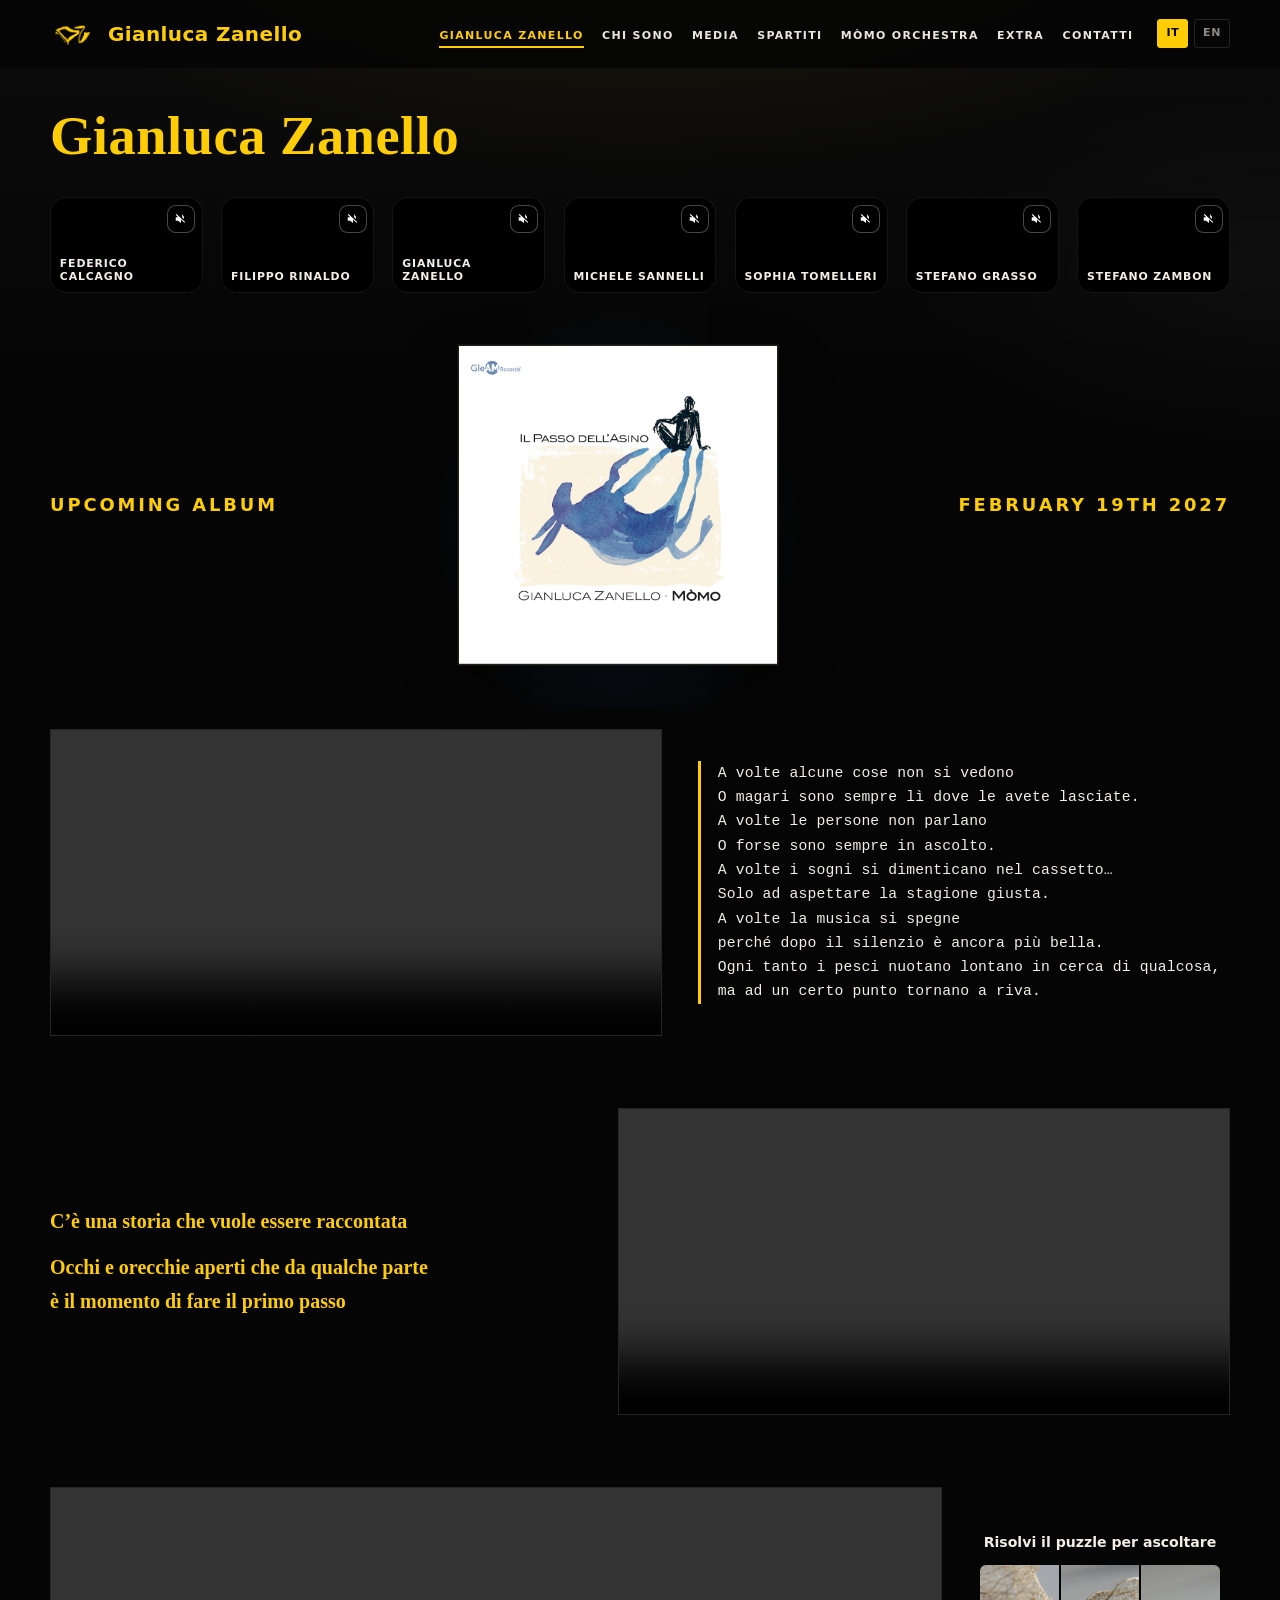
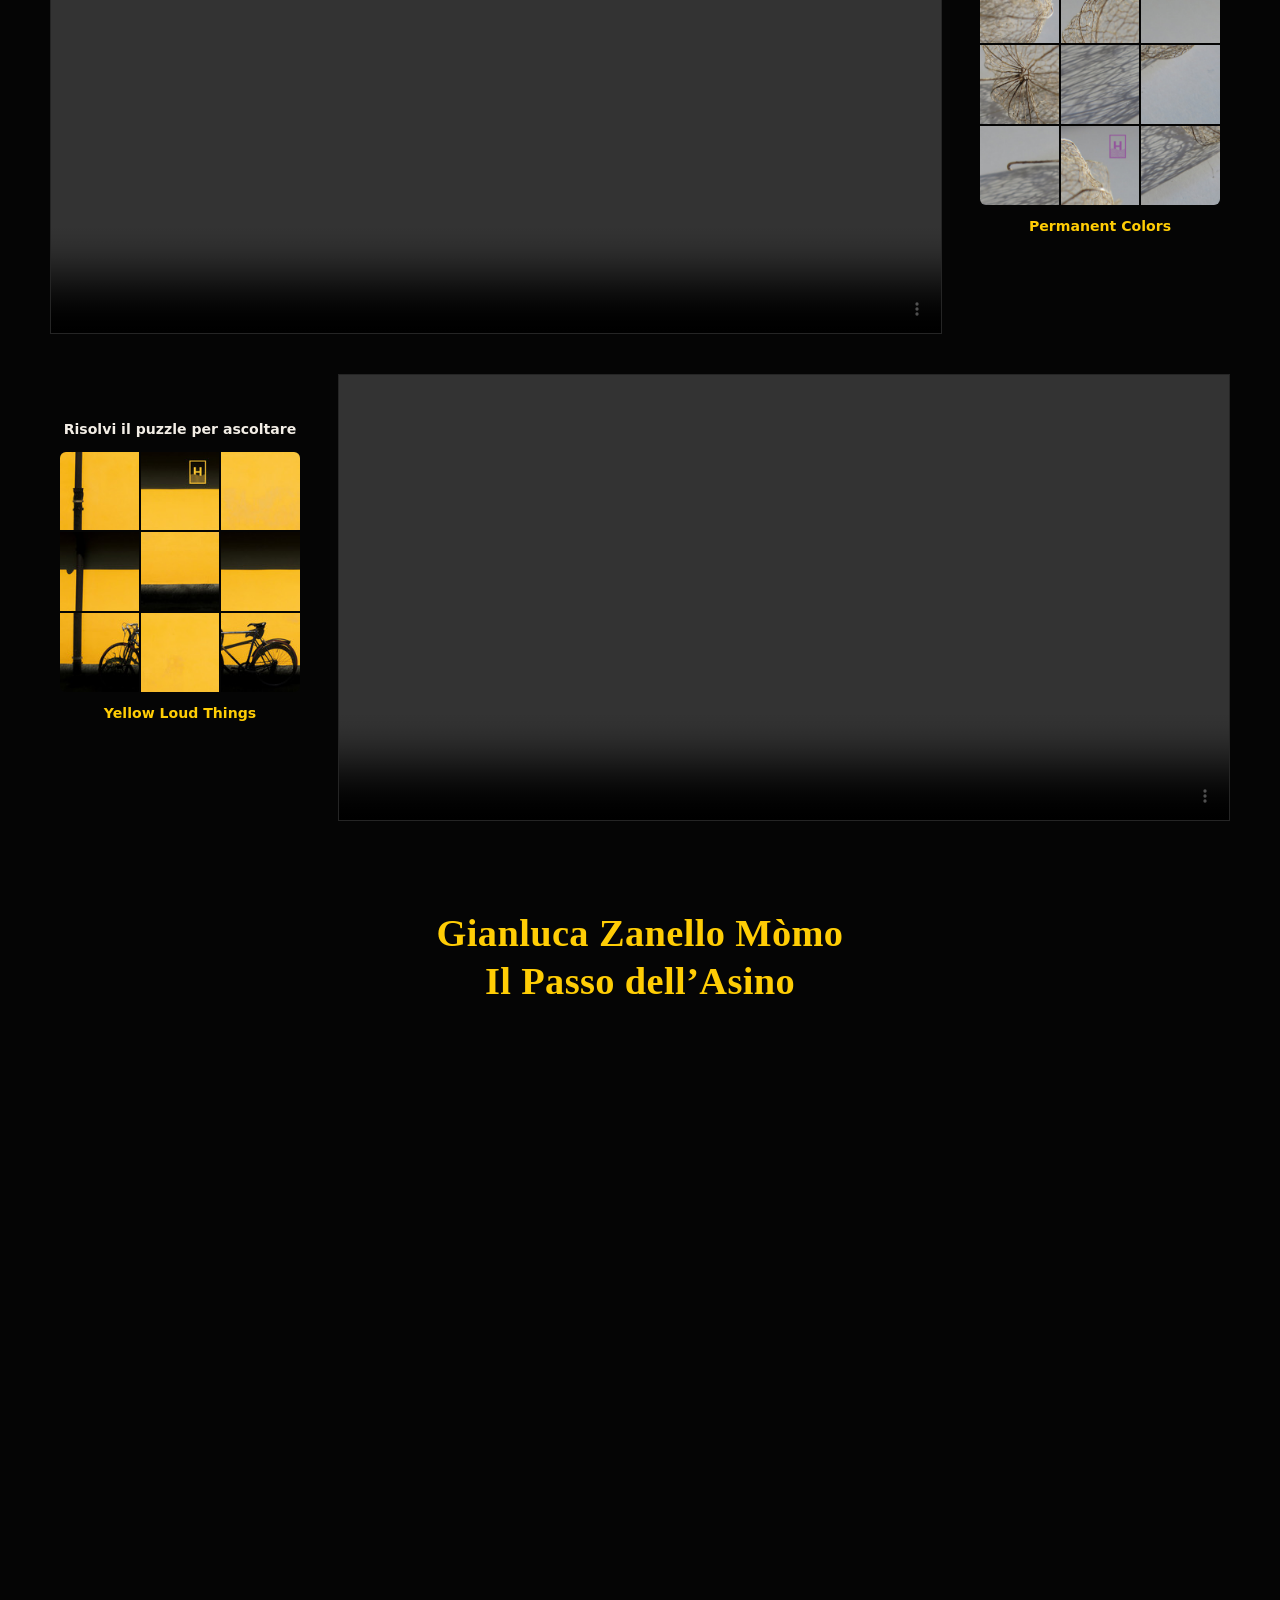
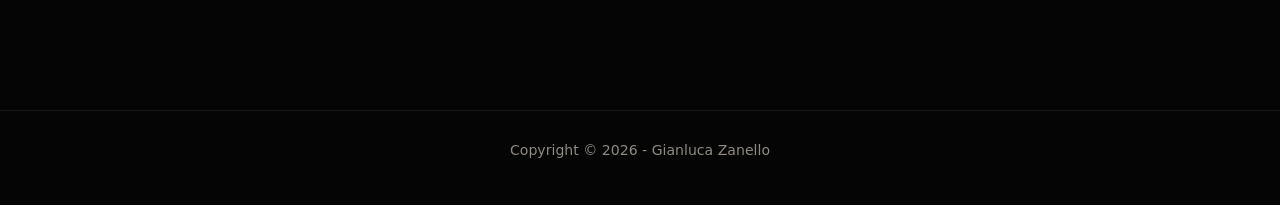
==== commit 49b63ffe: "Refactor home section text for clarity, update media links to be clickable, replace image with video" ====
--- a/site/index.html
+++ b/site/index.html
@@ -88,7 +88,8 @@
 
       <section class="home-section home-split home-split-reverse reveal">
         <div class="home-split-copy home-cta">
-          <p>C’è una storia che vuole essere raccontata<br>Occhi e orecchie aperti che da qualche parte<br>è il momento di fare il primo passo</p>
+          <p>C’è una storia che vuole essere raccontata</p>
+          <p class="home-cta-focus">Occhi e orecchie aperti che da qualche parte<br>è il momento di fare il primo passo</p>
         </div>
         <div class="trailer">
           <video src="assets/video/Trailer-2-voci.mov" muted loop playsinline controls preload="metadata"></video>
--- a/site/assets/css/site.css
+++ b/site/assets/css/site.css
@@ -1050,12 +1050,26 @@
   margin: 0;
 }
 
-.home-split .home-cta p {
-  margin: 0;
+.home-split .home-cta p,
+.home-split .home-cta p:last-child,
+.home-split .home-cta .home-cta-focus {
+  margin: 0 0 0.75rem;
+  font-family: var(--display);
   font-size: clamp(0.95rem, 1.7vw, 1.25rem);
   color: var(--yellow);
   font-weight: 700;
+  font-style: normal;
   line-height: 1.7;
+}
+
+.home-split .home-cta p:last-child,
+.home-split .home-cta .home-cta-focus {
+  margin-bottom: 0;
+}
+
+.gz-card-link {
+  color: inherit;
+  text-decoration: none;
 }
 
 .trailer-final {
@@ -1798,7 +1812,7 @@
 .extra-name {
   color: inherit;
   font-style: normal;
-  font-weight: 600;
+  font-weight: 400;
 }
 
 .extra-section {
@@ -2047,6 +2061,14 @@
   height: auto;
 }
 
+.momo-video {
+  width: 100%;
+  aspect-ratio: 3 / 4;
+  object-fit: cover;
+  background: #000;
+  border: 1px solid rgba(255, 255, 255, 0.08);
+}
+
 .momo-content {
   min-width: 0;
   max-width: 40rem;
@@ -2091,9 +2113,9 @@
 }
 
 .momo-name {
-  color: var(--yellow);
+  color: inherit;
   font-style: normal;
-  font-weight: 600;
+  font-weight: 400;
 }
 
 /* �� Contacts �� */
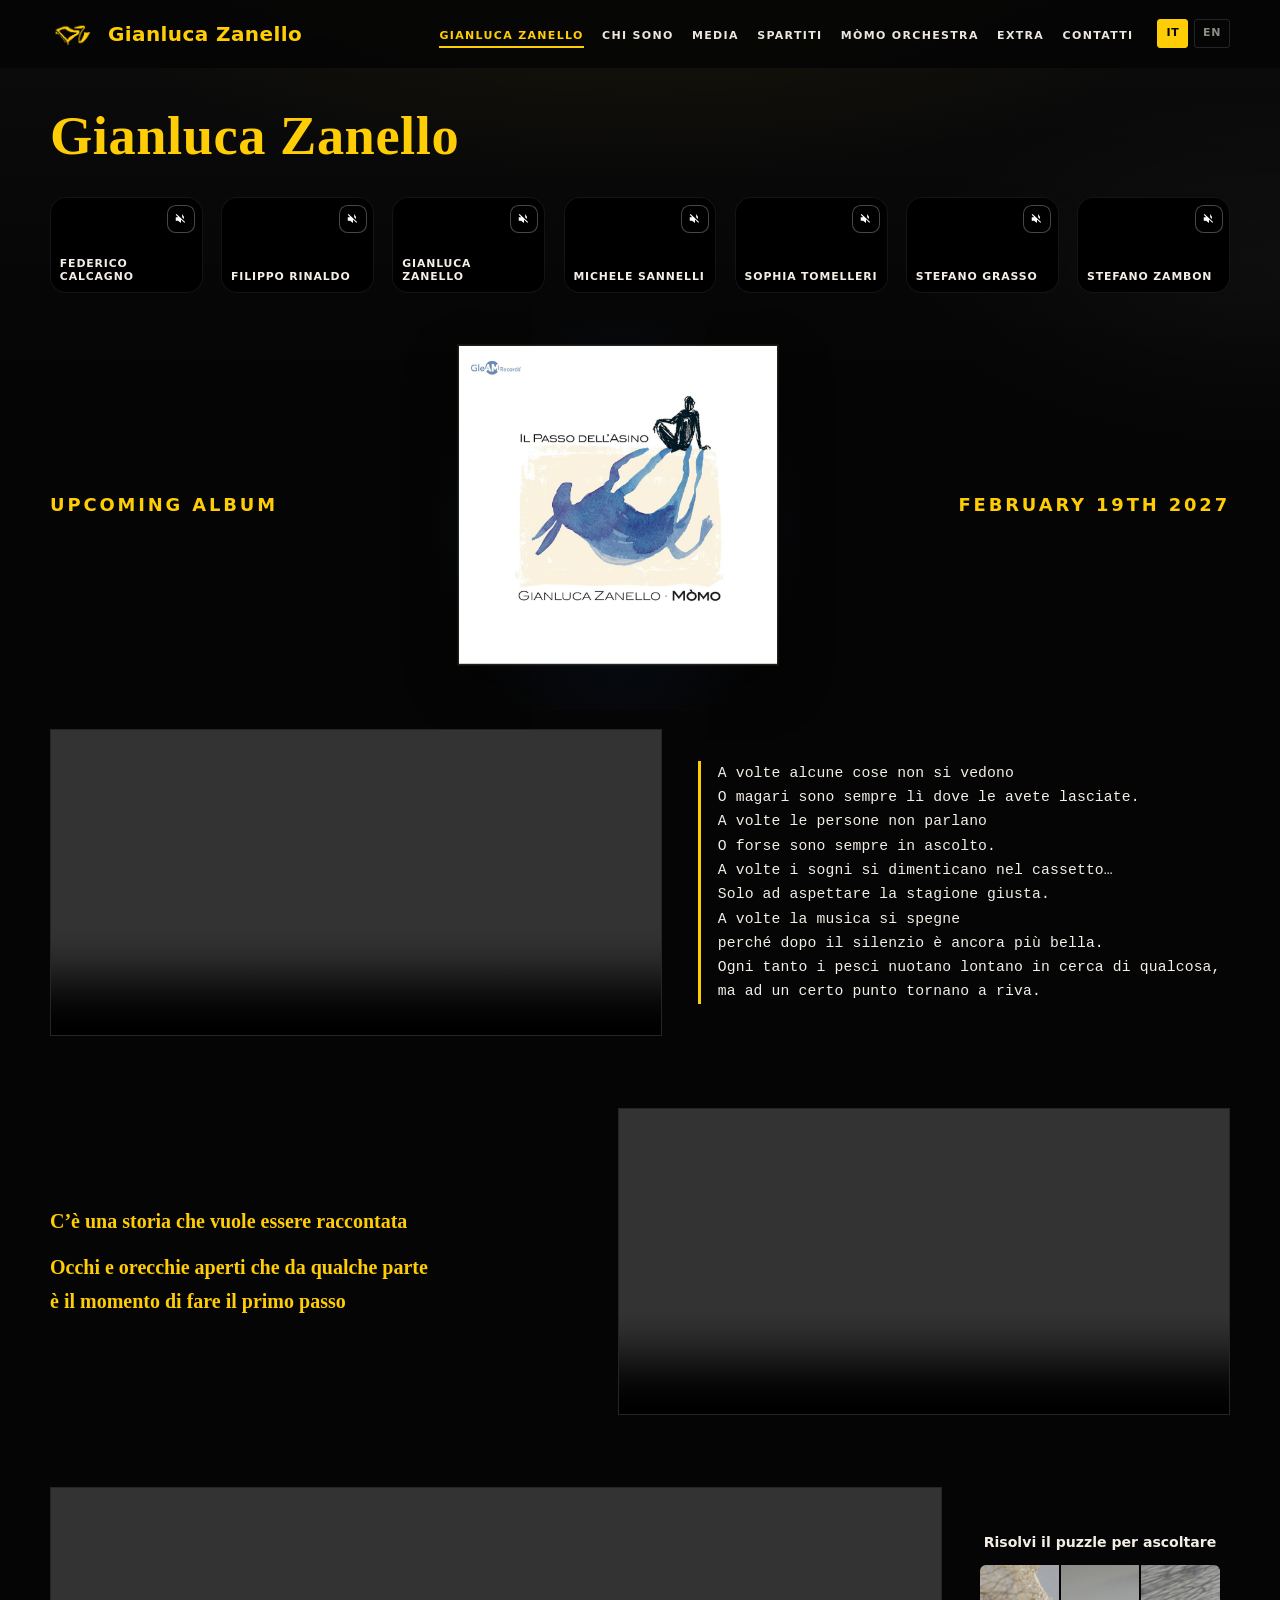
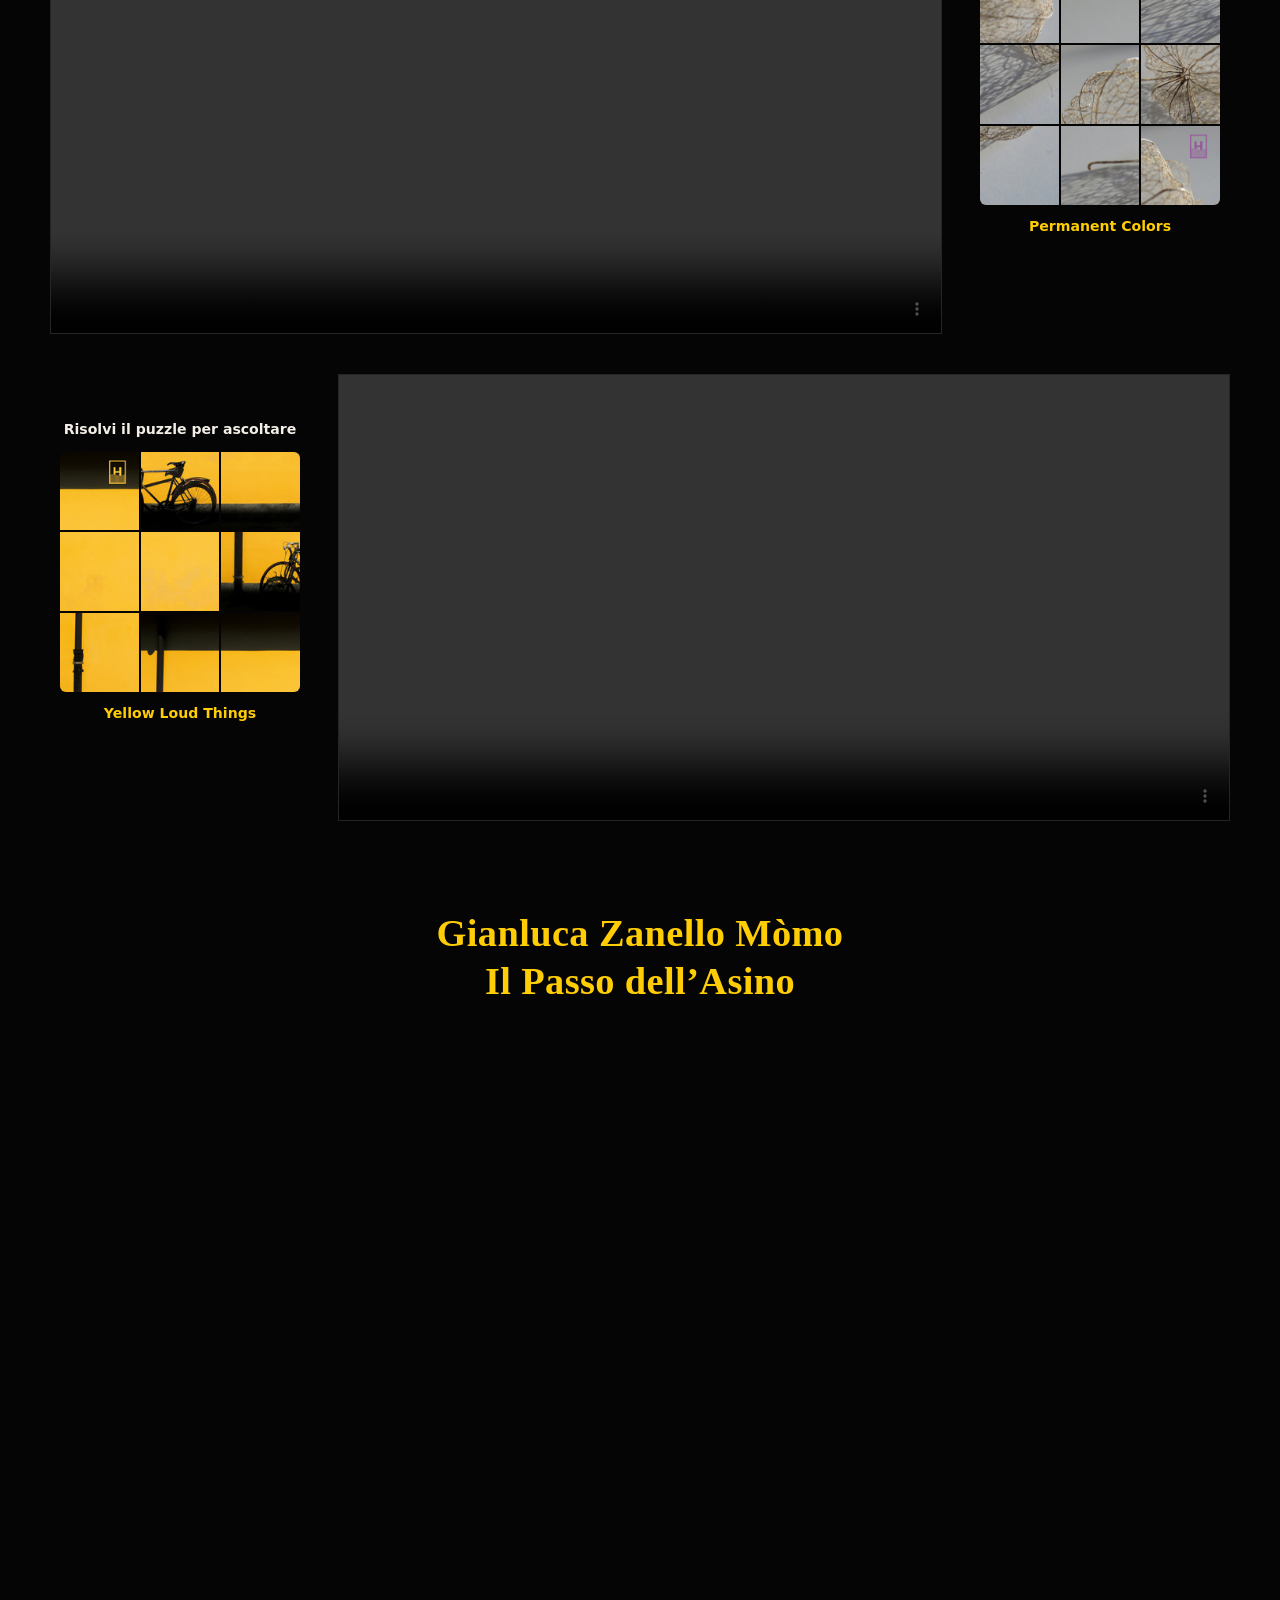
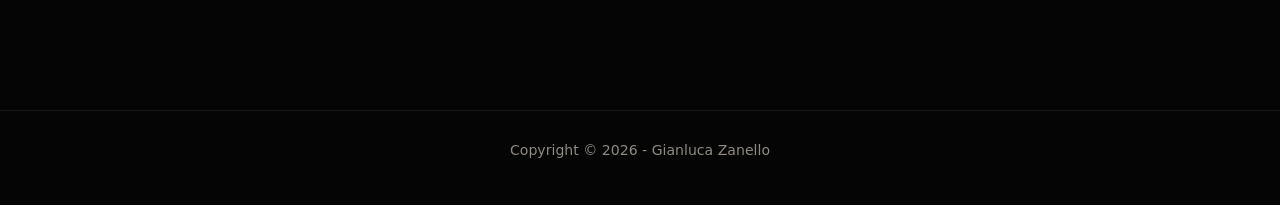
==== commit 709ae060: "Update CSS file references across multiple HTML pages to include versioning for cache busting, and e" ====
--- a/site/index.html
+++ b/site/index.html
@@ -6,7 +6,7 @@
   <title>Gianluca Zanello</title>
   <meta name="description" content="Portfolio del musicista e compositore Gianluca Zanello.">
   <link rel="icon" href="assets/img/Logo_gian_giallo.png">
-  <link rel="stylesheet" href="assets/css/site.css">
+  <link rel="stylesheet" href="assets/css/site.css?v=20261126">
 </head>
 <body>
   <header class="site-header" id="site-header"></header>
--- a/site/assets/css/site.css
+++ b/site/assets/css/site.css
@@ -26,6 +26,8 @@
 
 html {
   scroll-behavior: smooth;
+  overflow-x: hidden;
+  max-width: 100%;
 }
 
 body {
@@ -41,6 +43,9 @@
     linear-gradient(180deg, var(--ink-soft) 0%, var(--ink) 40%, var(--ink) 100%);
   background-attachment: fixed;
   min-height: 100vh;
+  overflow-x: hidden;
+  max-width: 100%;
+  position: relative;
 }
 
 img {
@@ -293,31 +298,50 @@
 .nav-mobile {
   display: none;
   position: fixed;
-  inset: var(--header-h) 0 0 auto;
+  inset: var(--header-h) 0 0 0;
+  width: 100%;
+  max-width: 100%;
+  height: calc(100dvh - var(--header-h));
+  background: transparent;
+  padding: 0;
+  border: 0;
+  box-shadow: none;
+  overflow: hidden;
+  z-index: 101;
+  visibility: hidden;
+  pointer-events: none;
+  transform: none;
+}
+
+.nav-mobile.is-open {
+  visibility: visible;
+  pointer-events: auto;
+}
+
+.nav-mobile ul {
+  list-style: none;
+  position: absolute;
+  top: 0;
+  right: 0;
+  margin: 0;
   width: min(90vw, 360px);
-  height: calc(100dvh - var(--header-h));
+  max-width: 100%;
+  height: 100%;
+  padding: 1.75rem 1.5rem 2.5rem;
+  display: flex;
+  flex-direction: column;
+  gap: 0.35rem;
   background: #080808;
-  padding: 1.75rem 1.5rem 2.5rem;
-  transform: translateX(100%);
-  transition: transform 0.4s cubic-bezier(0.22, 1, 0.36, 1);
-  z-index: 101;
   border-left: 1px solid rgba(255, 205, 5, 0.28);
   box-shadow: -18px 0 48px rgba(0, 0, 0, 0.55);
   overflow-y: auto;
   -webkit-overflow-scrolling: touch;
-}
-
-.nav-mobile.is-open {
+  transform: translateX(100%);
+  transition: transform 0.4s cubic-bezier(0.22, 1, 0.36, 1);
+}
+
+.nav-mobile.is-open ul {
   transform: translateX(0);
-}
-
-.nav-mobile ul {
-  list-style: none;
-  margin: 0;
-  padding: 0;
-  display: flex;
-  flex-direction: column;
-  gap: 0.35rem;
 }
 
 .nav-mobile li {
